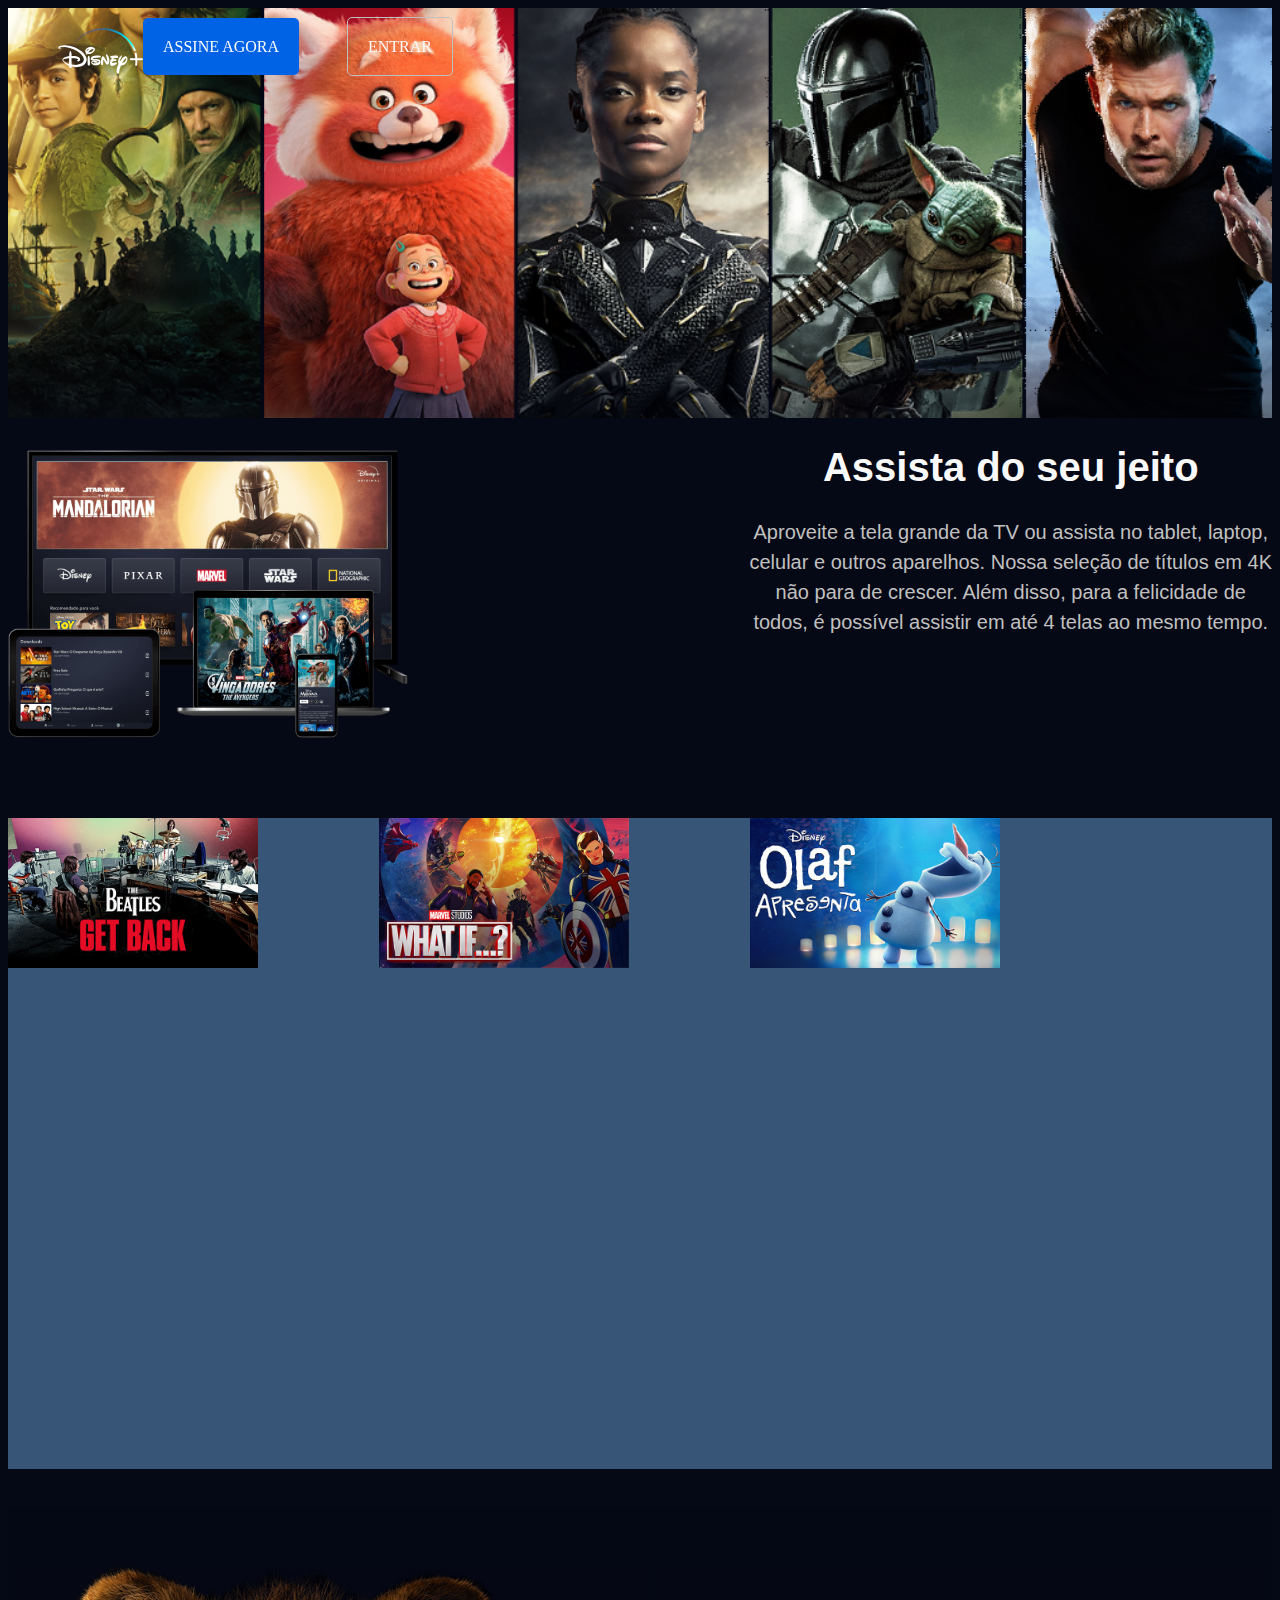
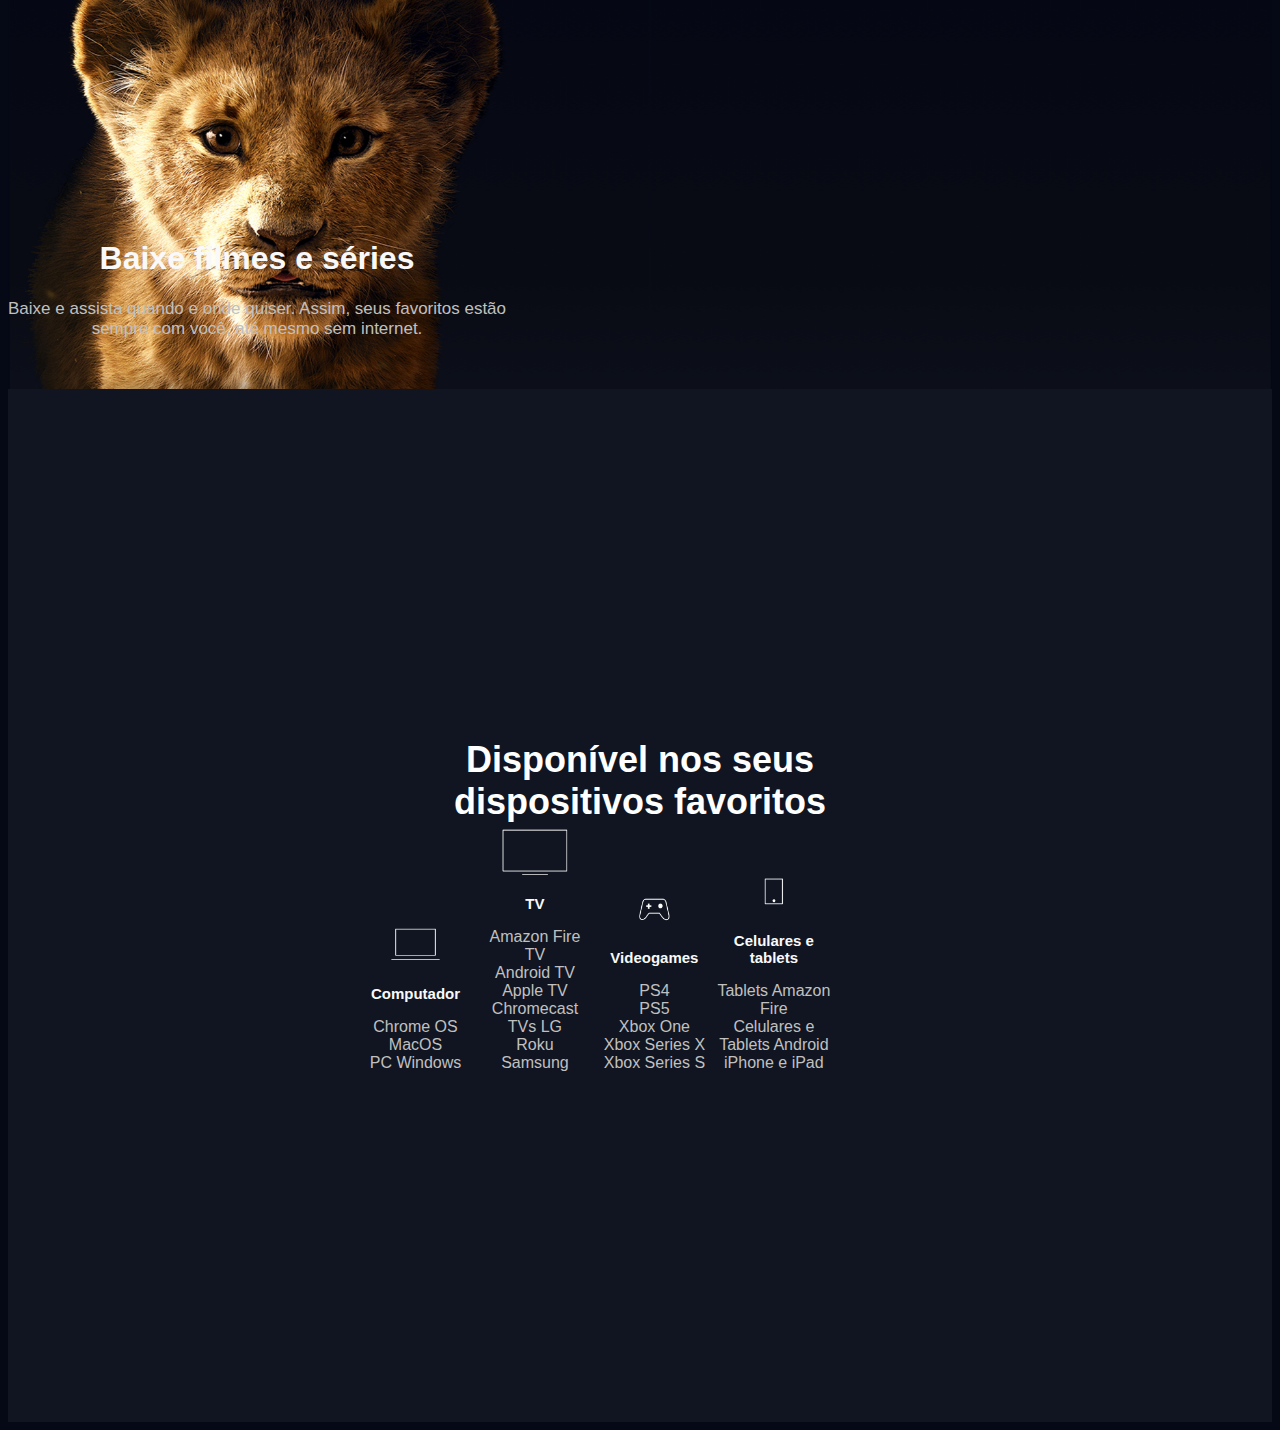
==== index.html @ 6bd32676 "JS inserted" ====
<!DOCTYPE html>
<html lang="pt-br">

    <head>
        <link rel="stylesheet" type="text/css" href="style.css">
    </head>

    <body>
        <section class="container"></section>
        <!--CABEÇALHO-->
        <header>
            <div class="logo">
             <div class="image-1">
                 <picture>
                    <img src="images/logo-disney.svg">

                </picture>
              </div> 
            </div>
            <div class=" buttons">
             <div class="botão-1">
                 <a href="https://www.disneyplus.com/pt-br/sign-up?type=standard">ASSINE AGORA</a>
             </div>
                <div class="botão-2">
                   <a href="file:///C:/Users/Gilson/OneDrive/%C3%81rea%20de%20Trabalho/New%20Verb%20Battle%20-%20WORKSPACE%20OF%20G.%20DANIEL/index.html" class="borda">ENTRAR</a>
                </div>
            </div>
        </header>  

        <!--BANNER-->
        <div class="banner">
        </div>

        <!--MANDALORIAN-->
        <div class="mandalorian">

            <div class="text-m">
                <h1 class="titulo-m">Assista do seu jeito</h1>
               <p class="descrição-m">Aproveite a tela 
                grande da TV ou assista no tablet, laptop, <br>
                celular e outros aparelhos. Nossa seleção de títulos em 4K <br>
                não para de crescer. Além disso, para a felicidade de <br>
                todos, é possível assistir em até 4 telas ao mesmo tempo.</p>
            </div>

                <div class="img-mandalorian">
                    <picture>
                        <img src="images/mandalorian.png">
                    </picture>
                </div> 
      </div>

      <!--GROUPING-->
      <div class="grouping">
        <div class="img-grouping">
            <img src="images/beatles-grouping.jfif">
            <img src="images/what-grouping.jfif">
            <img src="images/olaf-grouping.jfif">
       <!-- <img src="images/boba-grouping.jfif">
            <img src="images/luca-grouping.jfif">
            <img src="images/monster-grouping.jfif">
            <img src="images/welcome-grouping.jfif">
            <img src="images/arrow-grouping.jfif">
            <img src="images/diary-grouping.jfif">-->
        </div>
      </div>

     <!--KING-LION-->
     <div class="king-lion">
        <div class="text-k-l">
          <h1 class="titulo-k-l">Baixe filmes e séries</h1>
          <p class="descrição-k-l">Baixe e assista quando e onde
            quiser. Assim, seus favoritos estão <br>
            sempre com você, até mesmo sem internet.</p>  
        </div>   
     </div>
    

        <!--RODAPÉ-->
        <footer>
            <b>Disponível nos seus dispositivos favoritos</b>

             <div class="icon">
                 <img src="images/computador.png" class="img-computador">
                 <h1 class="text-icon">Computador</h1>
                 <p>Chrome OS<br>
                    MacOS<br>
                    PC Windows</p>
             </div>

             <div class="icon">
                <img src="images/tv.png" class="img-tv">
                <h1 class="text-icon">TV</h1>
                <p>Amazon Fire TV<br>
                    Android TV<br>
                    Apple TV<br>
                    Chromecast<br>
                    TVs LG<br>
                    Roku<br>
                    Samsung</p>
            </div>

             <div class="icon">
                 <img src="images/ps4.png" class="img-ps4">
                 <h1 class="text-icon">Videogames</h1>
                 <p>PS4<br>
                    PS5<br>
                    Xbox One<br>
                    Xbox Series X<br>
                    Xbox Series S</p>
             </div>

             <div class="icon">
                <img src="images/cell.png" class="img-cell">
                <h1 class="text-icon">Celulares e tablets</h1>
                <p>Tablets Amazon Fire<br>
                    Celulares e Tablets Android<br>
                    iPhone e iPad</p>
            </div>

        </footer>

    </body>
    </html>
---- style.css ----
/*Conteúdo CSS*/

/*TAGs*/

body{
    background-color: #050815;
}

header{
     position: fixed;
     min-height: 5px;
     min-width:  1350px;
     padding: 20px 0 0px 50px;
 }
     
h1{
    color: #F9F9F9;
    text-align: center;
    font-family: sans-serif;
}

/*LOGO PEQUENA*/

img {
    padding: 0px ;
    max-width: 100%;
    max-height: 100%;
}
   .image-1 {
    height: 85px;
    width: 85px;
   }

   .logo{
    float: left;
}
/*botões*/

.buttons{
    display: flex;
    gap: 3rem;
    align-items: end;
}
 .botão-1{
    margin-top: 10px;
 }

 .botão-1 a{
     text-decoration: none;
     padding: 20px 20px; 
     color: #f9f9f9;
     background-color: #0063e5;
     border-radius: 5px;
 }

.borda{
    padding: 10px;
    border-top-color: silver;
    border-top-style: solid;
    border-top-width: 1px;
    border-right-color: silver;
    border-right-style: solid;
    border-right-width: 1px;
    border-bottom-color: silver;
    border-bottom-style: solid;
    border-bottom-width: 1px;
    border-left-color: silver;
    border-left-style: solid;
    border-left-width: 1px;
    border-radius: 5px;
}

.botão-2 a{
     text-decoration: none;
     padding: 20px 20px; 
     color: #f9f9f9;
}

.botão-2 a:hover{
  color: #040714;
  background-color: #f9f9f9;
}
 
 /*BANNER*/
 .banner{
    background-image: url(images/Captura\ de\ Tela\ \(57\).png) ;
    background-size: 100%;
    padding: 400px 0px 10px 0px;
}

 /*MANDALORIAN*/
 .mandalorian{
    text-align: left;
     font-size: 20px;
     font-family: sans-serif;
     color: #f9f9f9;
 }

.text-m{
    float: right
}
    
.descrição-m{
    line-height: 30px;
    color: silver;
}

.img-mandalorian {
    height: 400px;
    width: 400px;
   }

/*GROUPING*/

.grouping{
    background-color: rgb(55, 85, 119);
    height:651px ;
}

.img-grouping{
    display: flex;
    gap: 121px;
    align-items: end;
    height: 150px;
    width: 250px;
}

/*KING LION*/
.king-lion{
    padding: 350px 0 0 0;
    display: flex;
    background-color: #050815;
    background-image: url(images/rei-leao.png);
    background-size: 100%;
    min-height: 170px;
    clear: both;
}

.descrição-k-l{
    font-family: sans-serif;
    font-size: 17px;
    color: silver;
}

/*RODAPÉ*/

footer{
    display: block;
    background-color: #101521;
    font-family: arial;
    padding: 350px;
}

b{
    text-align: center;
    display: inline-block;
    font-size: 36px;
    color: white;
}

p{
    color: silver;
    text-align: center;
}

.icon{
    height: 115px;
    width: 115px;
	display: inline-block;
}

.text-icon{
    font-size: 15px;
}
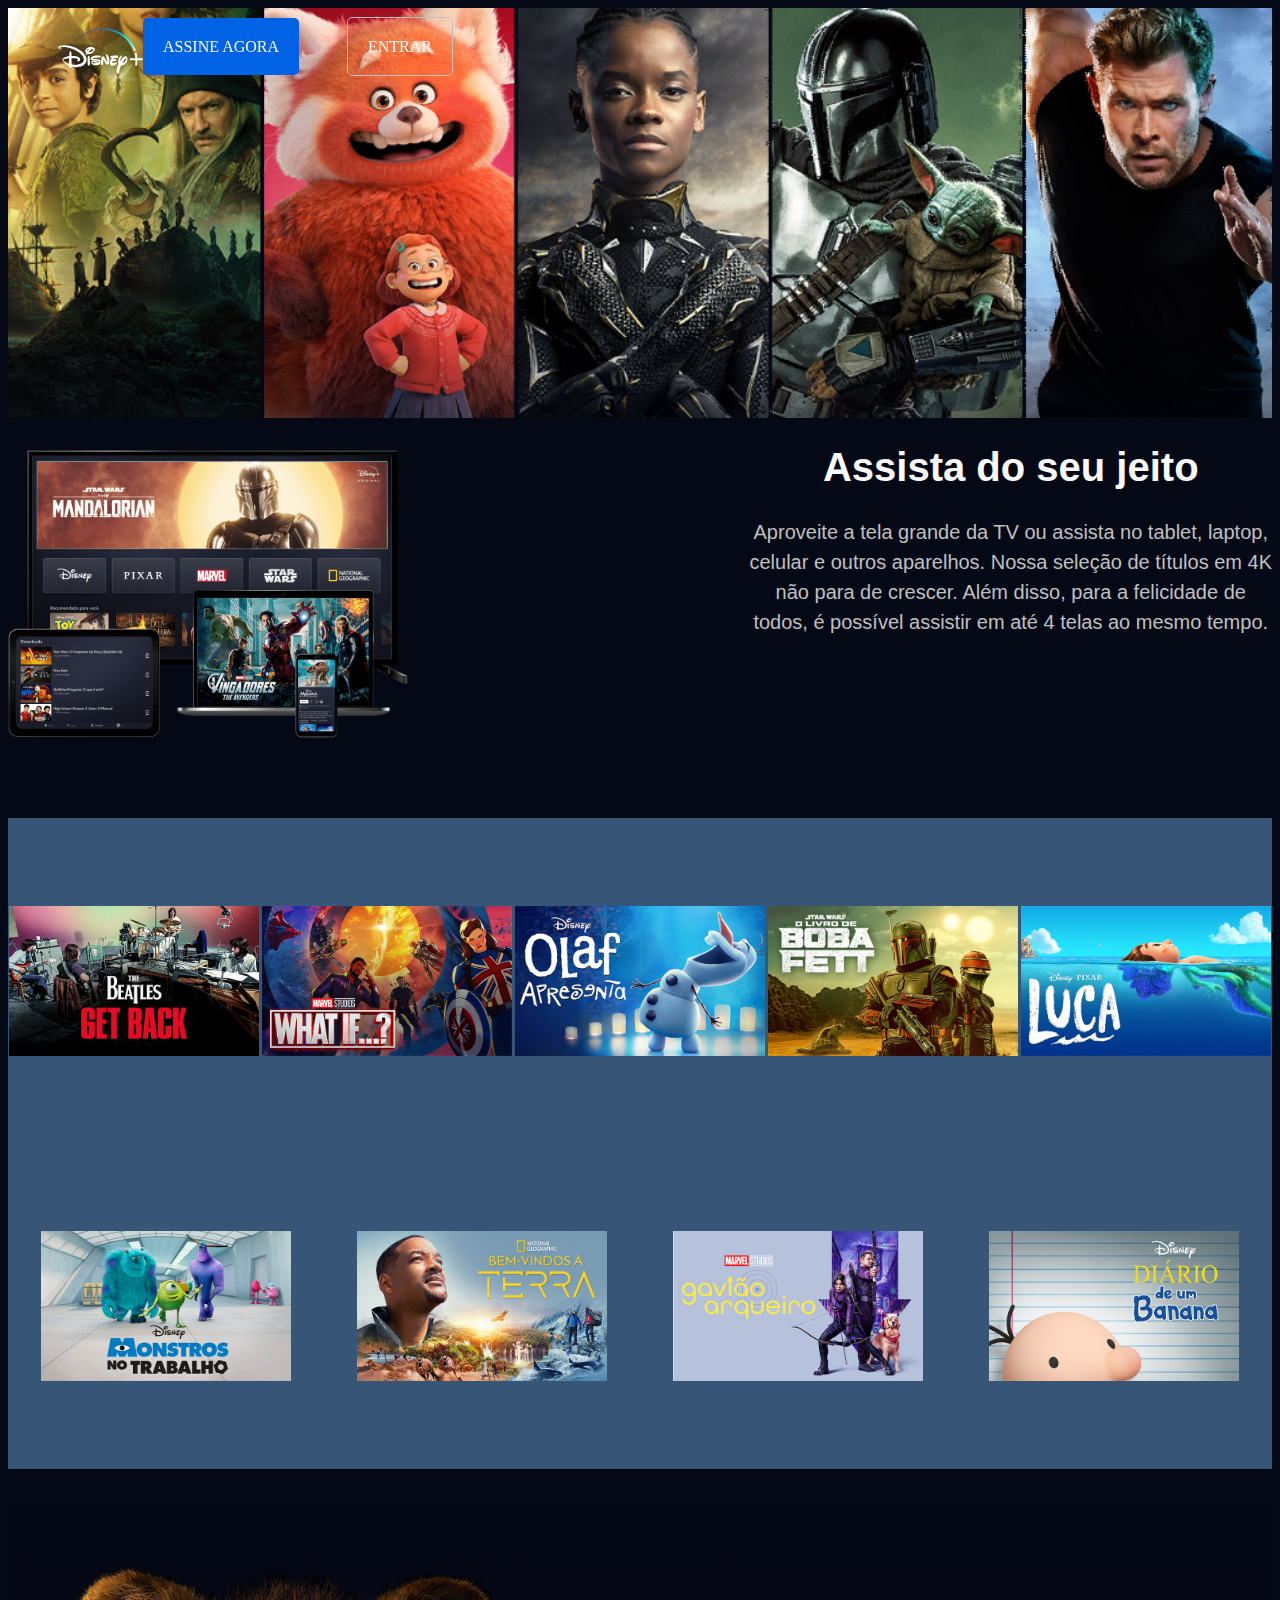
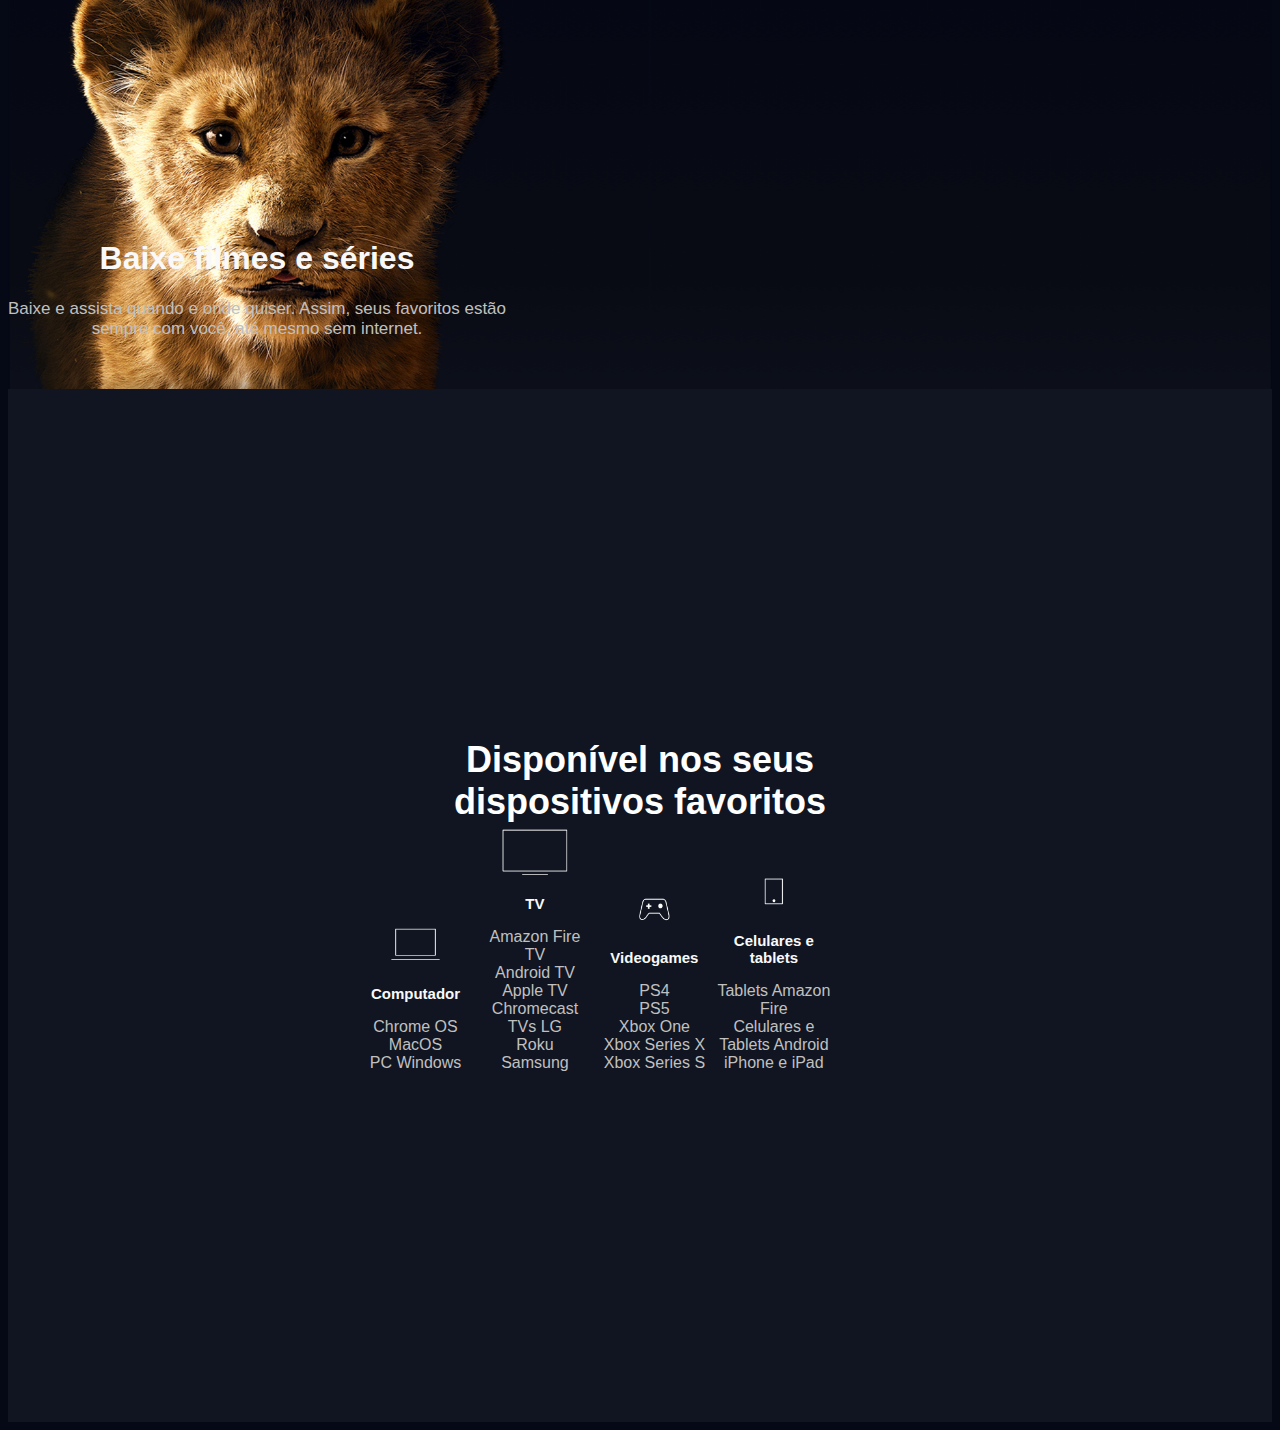
==== commit 047905b4: "insertion of elements flex" ====
--- a/index.html
+++ b/index.html
@@ -52,17 +52,15 @@
 
       <!--GROUPING-->
       <div class="grouping">
-        <div class="img-grouping">
-            <img src="images/beatles-grouping.jfif">
-            <img src="images/what-grouping.jfif">
-            <img src="images/olaf-grouping.jfif">
-       <!-- <img src="images/boba-grouping.jfif">
-            <img src="images/luca-grouping.jfif">
-            <img src="images/monster-grouping.jfif">
-            <img src="images/welcome-grouping.jfif">
-            <img src="images/arrow-grouping.jfif">
-            <img src="images/diary-grouping.jfif">-->
-        </div>
+          <div class="img-grouping-lineone"><img src="images/beatles-grouping.jfif"></div>
+          <div class="img-grouping-lineone"><img src="images/what-grouping.jfif"></div>
+          <div class="img-grouping-lineone"><img src="images/olaf-grouping.jfif"></div>
+          <div class="img-grouping-lineone"><img src="images/boba-grouping.jfif"></div>
+          <div class="img-grouping-lineone"><img src="images/luca-grouping.jfif"></div>       
+          <div class="img-grouping-lineone"><img src="images/monster-grouping.jfif"></div>
+          <div class="img-grouping-lineone"><img src="images/welcome-grouping.jfif"></div>
+          <div class="img-grouping-lineone"><img src="images/arrow-grouping.jfif"></div>
+          <div class="img-grouping-lineone"><img src="images/diary-grouping.jfif"></div>
       </div>
 
      <!--KING-LION-->
--- a/style.css
+++ b/style.css
@@ -114,13 +114,15 @@
 
 .grouping{
     background-color: rgb(55, 85, 119);
-    height:651px ;
+    height: 651px;
+    display: flex;
+    justify-content: center;
+    justify-content: space-around;
+    align-items: center;
+    flex-wrap: wrap;
 }
 
-.img-grouping{
-    display: flex;
-    gap: 121px;
-    align-items: end;
+.img-grouping-lineone{
     height: 150px;
     width: 250px;
 }
@@ -171,5 +173,4 @@
 
 .text-icon{
     font-size: 15px;
-}
-
+}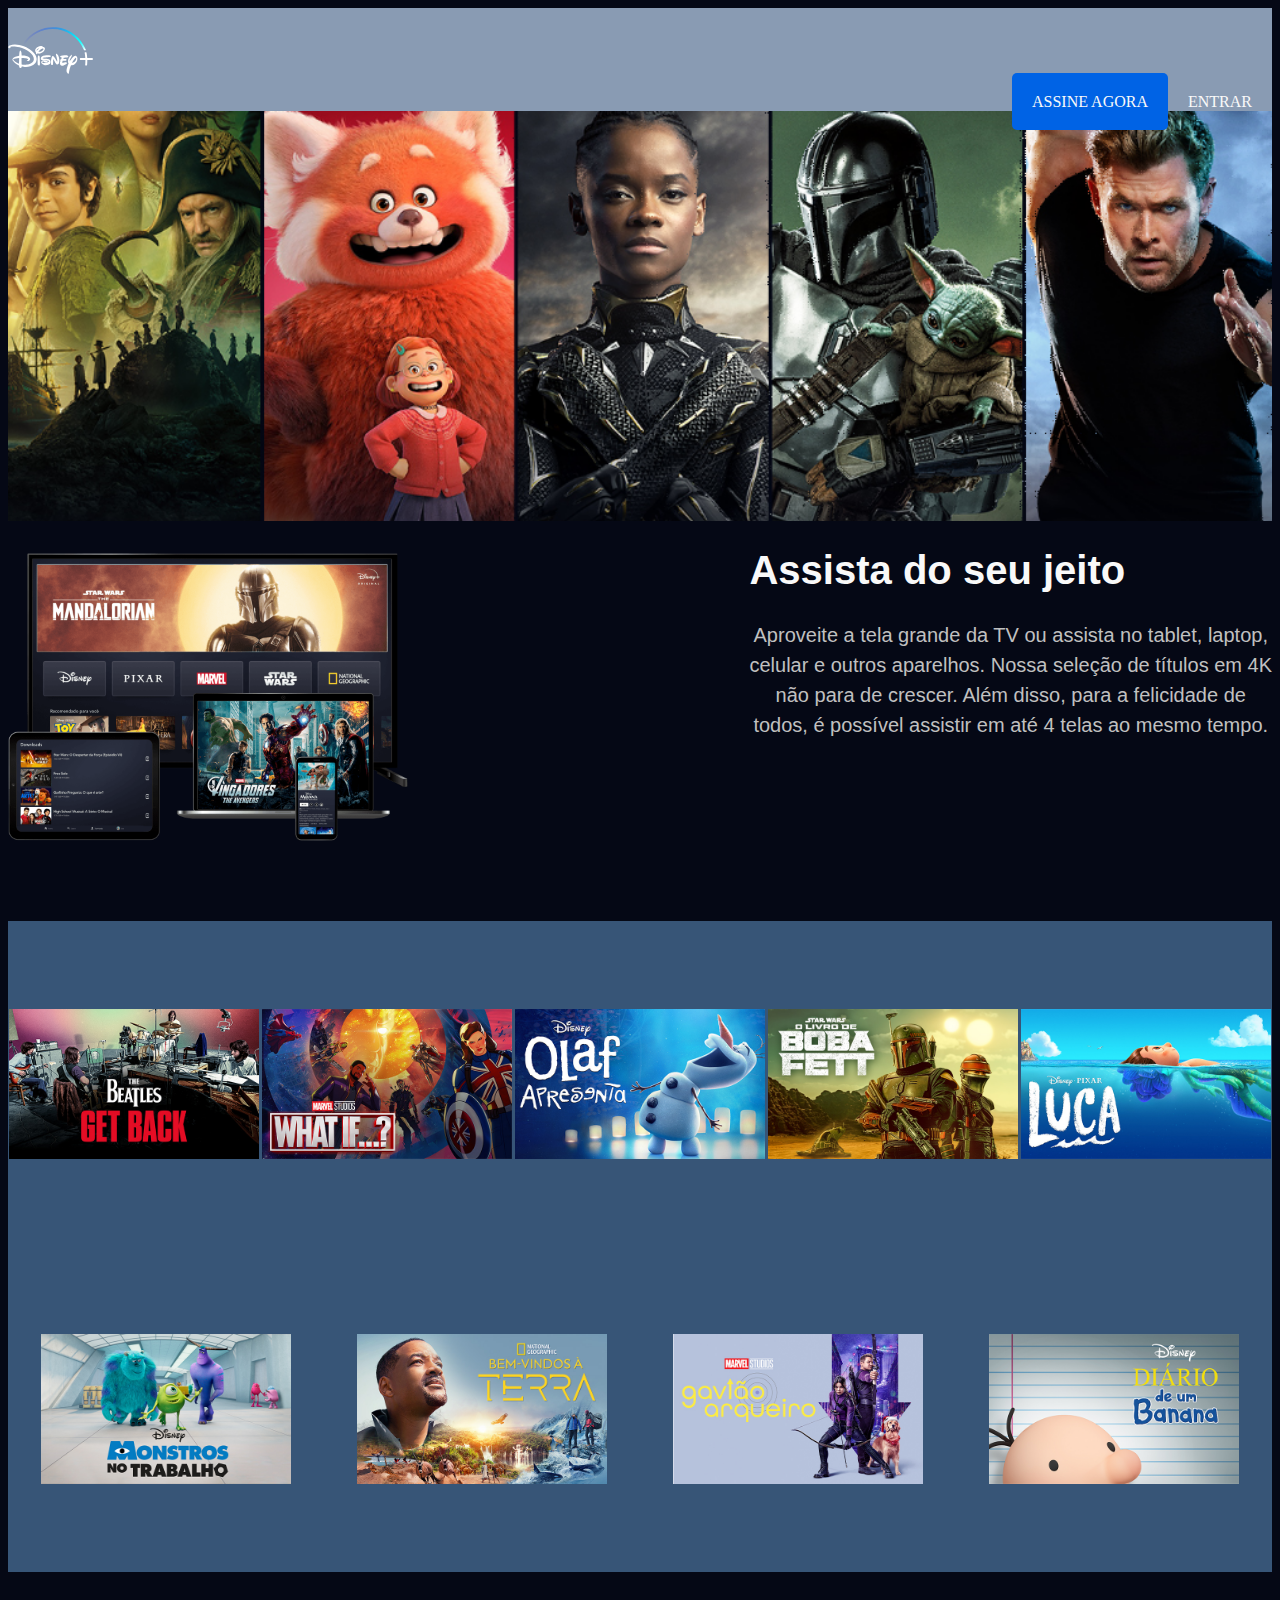
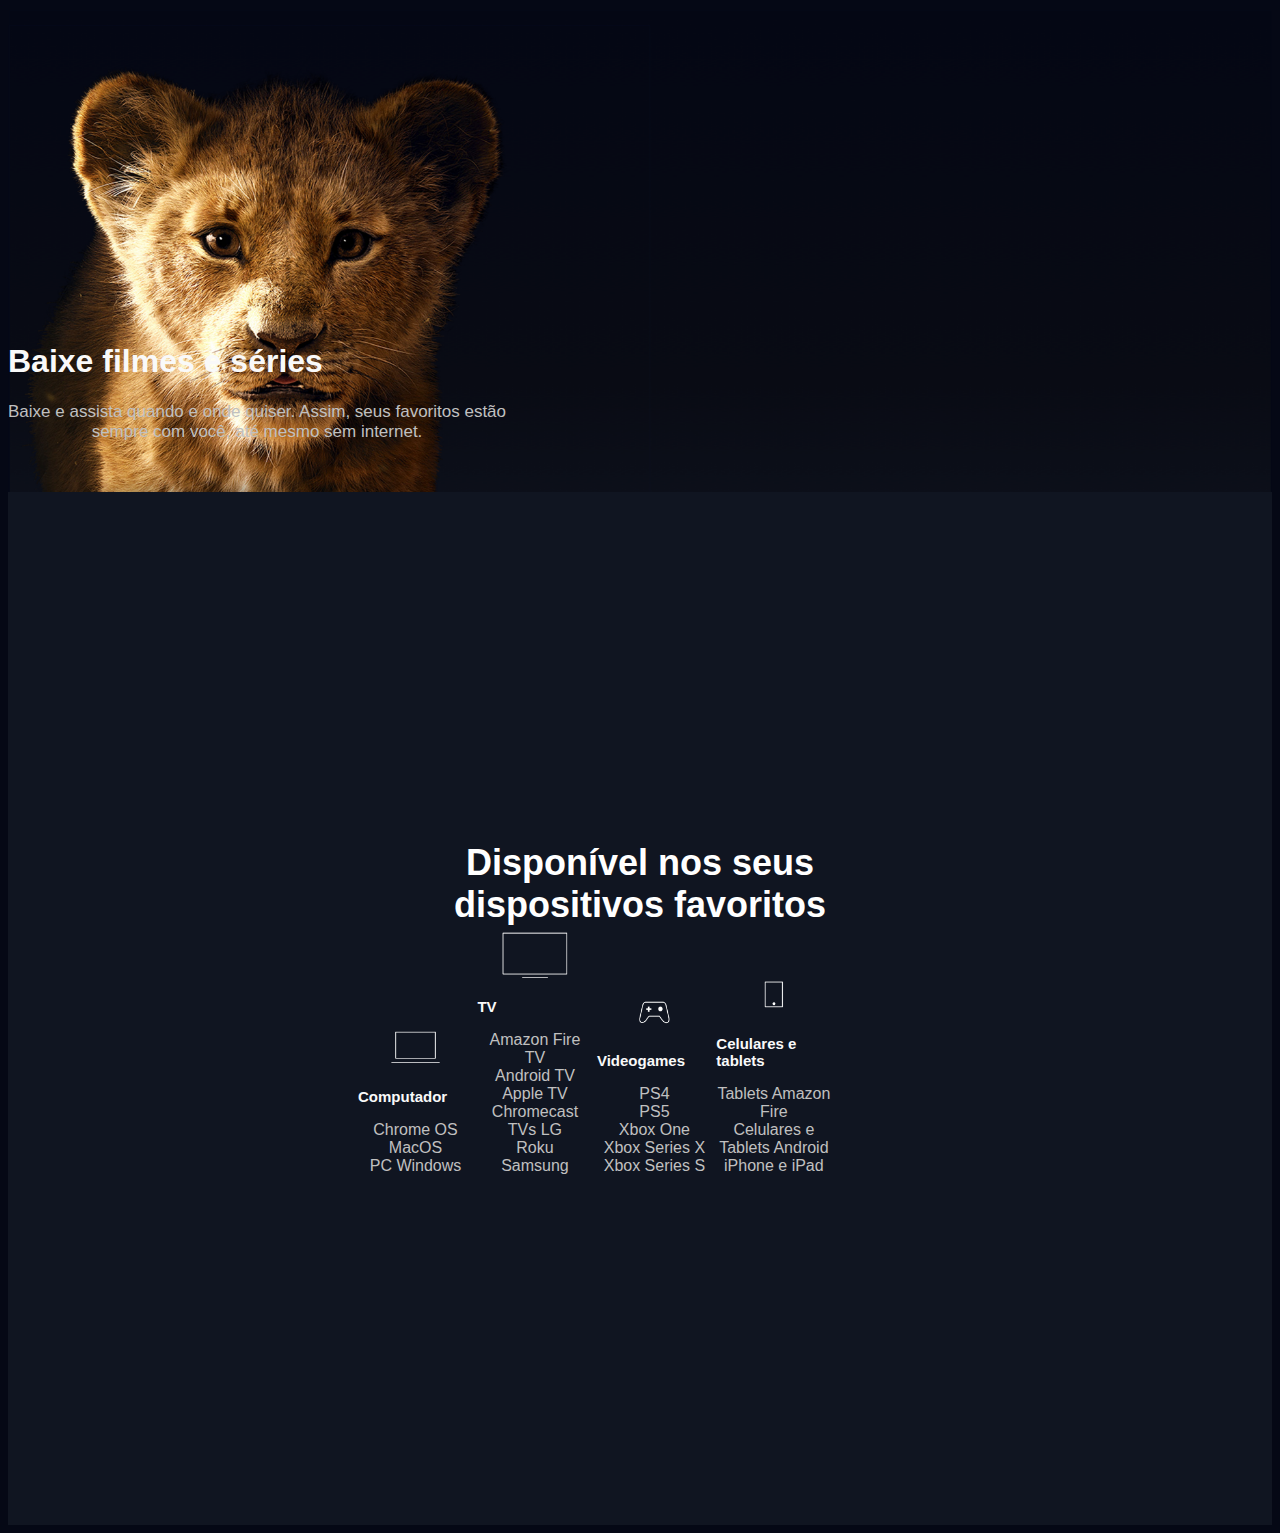
==== commit 0bceab29: "changes header" ====
--- a/index.html
+++ b/index.html
@@ -9,22 +9,19 @@
         <section class="container"></section>
         <!--CABEÇALHO-->
         <header>
-            <div class="logo">
-             <div class="image-1">
-                 <picture>
+             <div class="logo">
                     <img src="images/logo-disney.svg">
-
-                </picture>
               </div> 
+            <div class="buttoms">
+            <div class="assineagora">
+                 <a href="https://www.disneyplus.com/pt-br/sign-up?type=standard"
+                 >ASSINE AGORA</a>
             </div>
-            <div class=" buttons">
-             <div class="botão-1">
-                 <a href="https://www.disneyplus.com/pt-br/sign-up?type=standard">ASSINE AGORA</a>
-             </div>
-                <div class="botão-2">
-                   <a href="file:///C:/Users/Gilson/OneDrive/%C3%81rea%20de%20Trabalho/New%20Verb%20Battle%20-%20WORKSPACE%20OF%20G.%20DANIEL/index.html" class="borda">ENTRAR</a>
+                <div class="entrar">
+                   <a href="file:///C:/Users/Gilson/OneDrive/%C3%81rea%20de%20Trabalho/New%20Verb%20Battle%20-%20WORKSPACE%20OF%20G.%20DANIEL/index.html"
+                   >ENTRAR</a>
                 </div>
-            </div>
+                </div>
         </header>  
 
         <!--BANNER-->
--- a/style.css
+++ b/style.css
@@ -3,49 +3,46 @@
 /*TAGs*/
 
 body{
+    padding: 0px;
     background-color: #050815;
+} 
+
+img{
+        max-width: 100%;
+        max-height: 100%;
 }
 
 header{
-     position: fixed;
-     min-height: 5px;
-     min-width:  1350px;
-     padding: 20px 0 0px 50px;
+    background-color: #899bb3;
  }
      
 h1{
-    color: #F9F9F9;
-    text-align: center;
+    color: #f9f9f9;
     font-family: sans-serif;
 }
 
 /*LOGO PEQUENA*/
 
-img {
-    padding: 0px ;
-    max-width: 100%;
-    max-height: 100%;
-}
-   .image-1 {
+   .logo {
+    display: flex;
+    align-items: center;
     height: 85px;
     width: 85px;
    }
 
-   .logo{
-    float: left;
-}
 /*botões*/
 
-.buttons{
+.buttoms{
     display: flex;
-    gap: 3rem;
-    align-items: end;
+    justify-content: end;
+
 }
- .botão-1{
-    margin-top: 10px;
+
+ .assineagora{
+
  }
 
- .botão-1 a{
+ .assineagora a{
      text-decoration: none;
      padding: 20px 20px; 
      color: #f9f9f9;
@@ -53,30 +50,17 @@
      border-radius: 5px;
  }
 
-.borda{
-    padding: 10px;
-    border-top-color: silver;
-    border-top-style: solid;
-    border-top-width: 1px;
-    border-right-color: silver;
-    border-right-style: solid;
-    border-right-width: 1px;
-    border-bottom-color: silver;
-    border-bottom-style: solid;
-    border-bottom-width: 1px;
-    border-left-color: silver;
-    border-left-style: solid;
-    border-left-width: 1px;
-    border-radius: 5px;
-}
+ .entrar{
 
-.botão-2 a{
+ }
+
+.entrar a{
      text-decoration: none;
      padding: 20px 20px; 
      color: #f9f9f9;
 }
 
-.botão-2 a:hover{
+.entrar a:hover{
   color: #040714;
   background-color: #f9f9f9;
 }
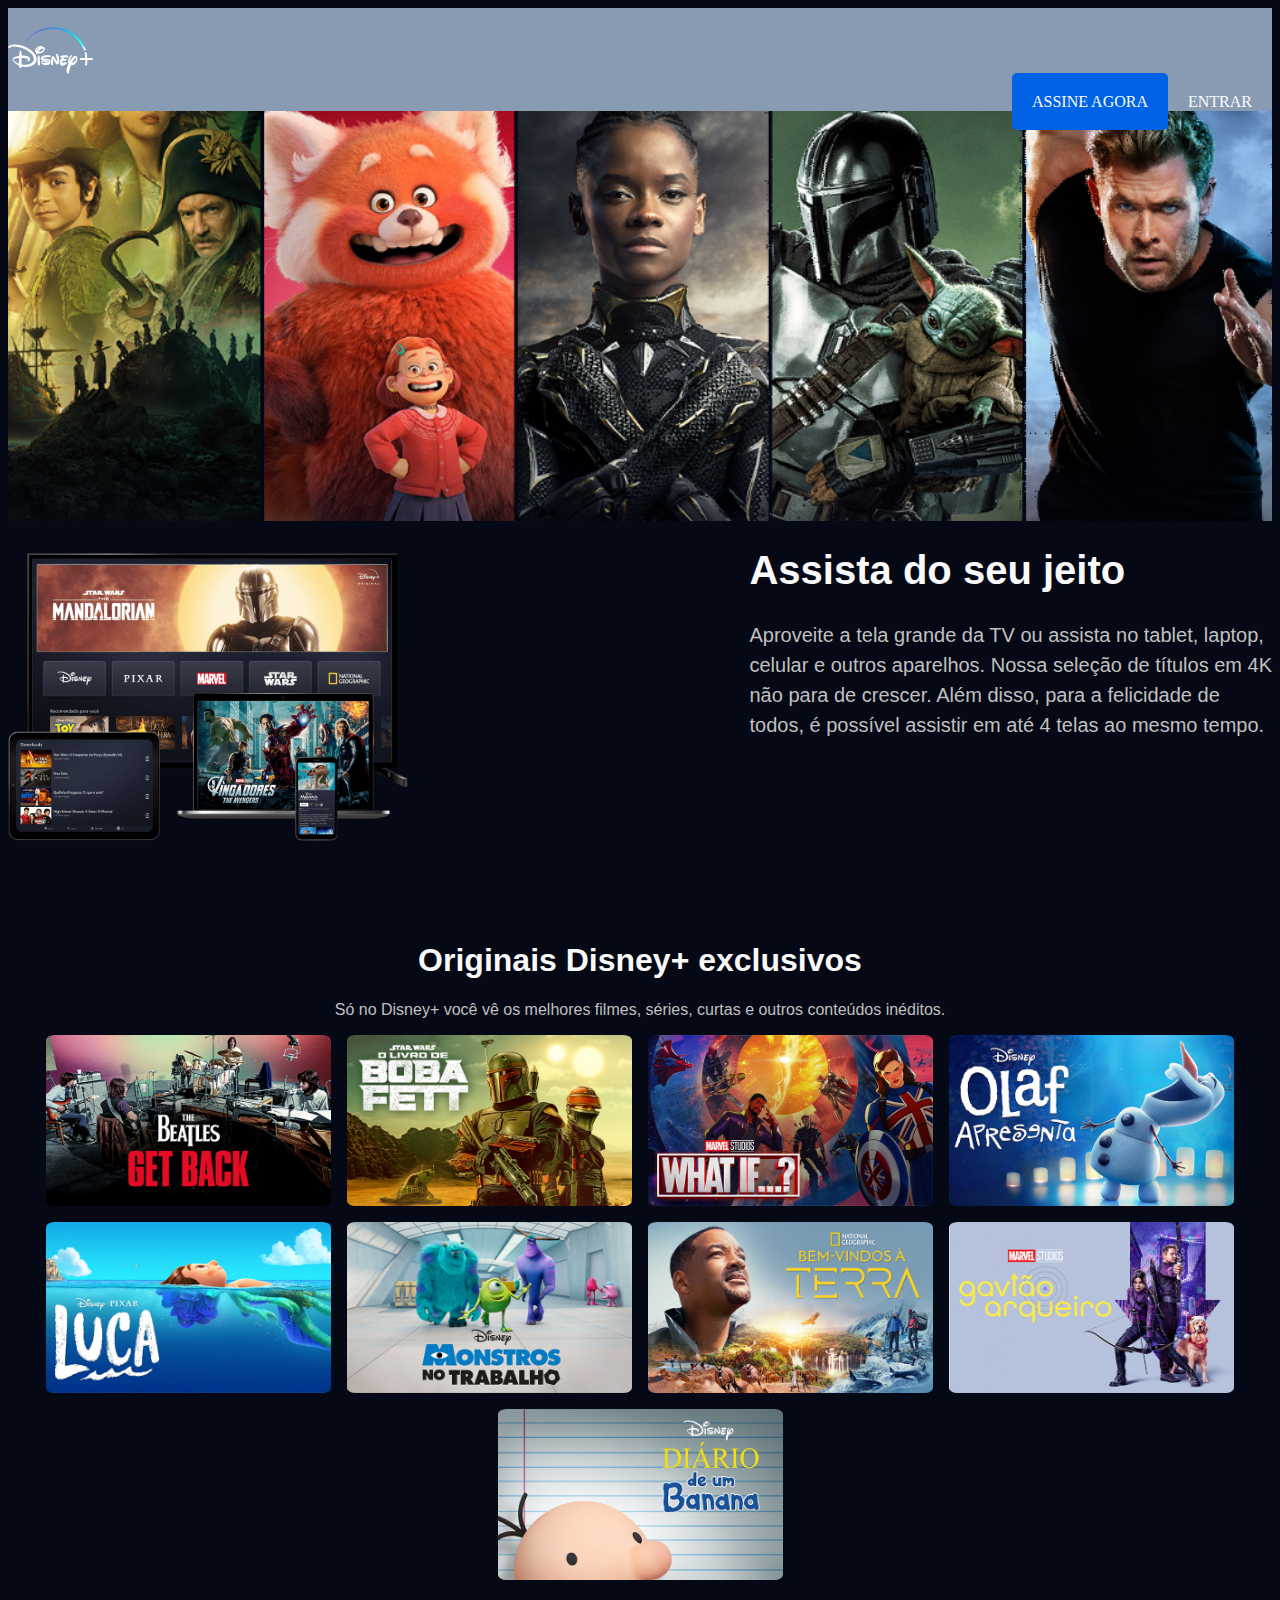
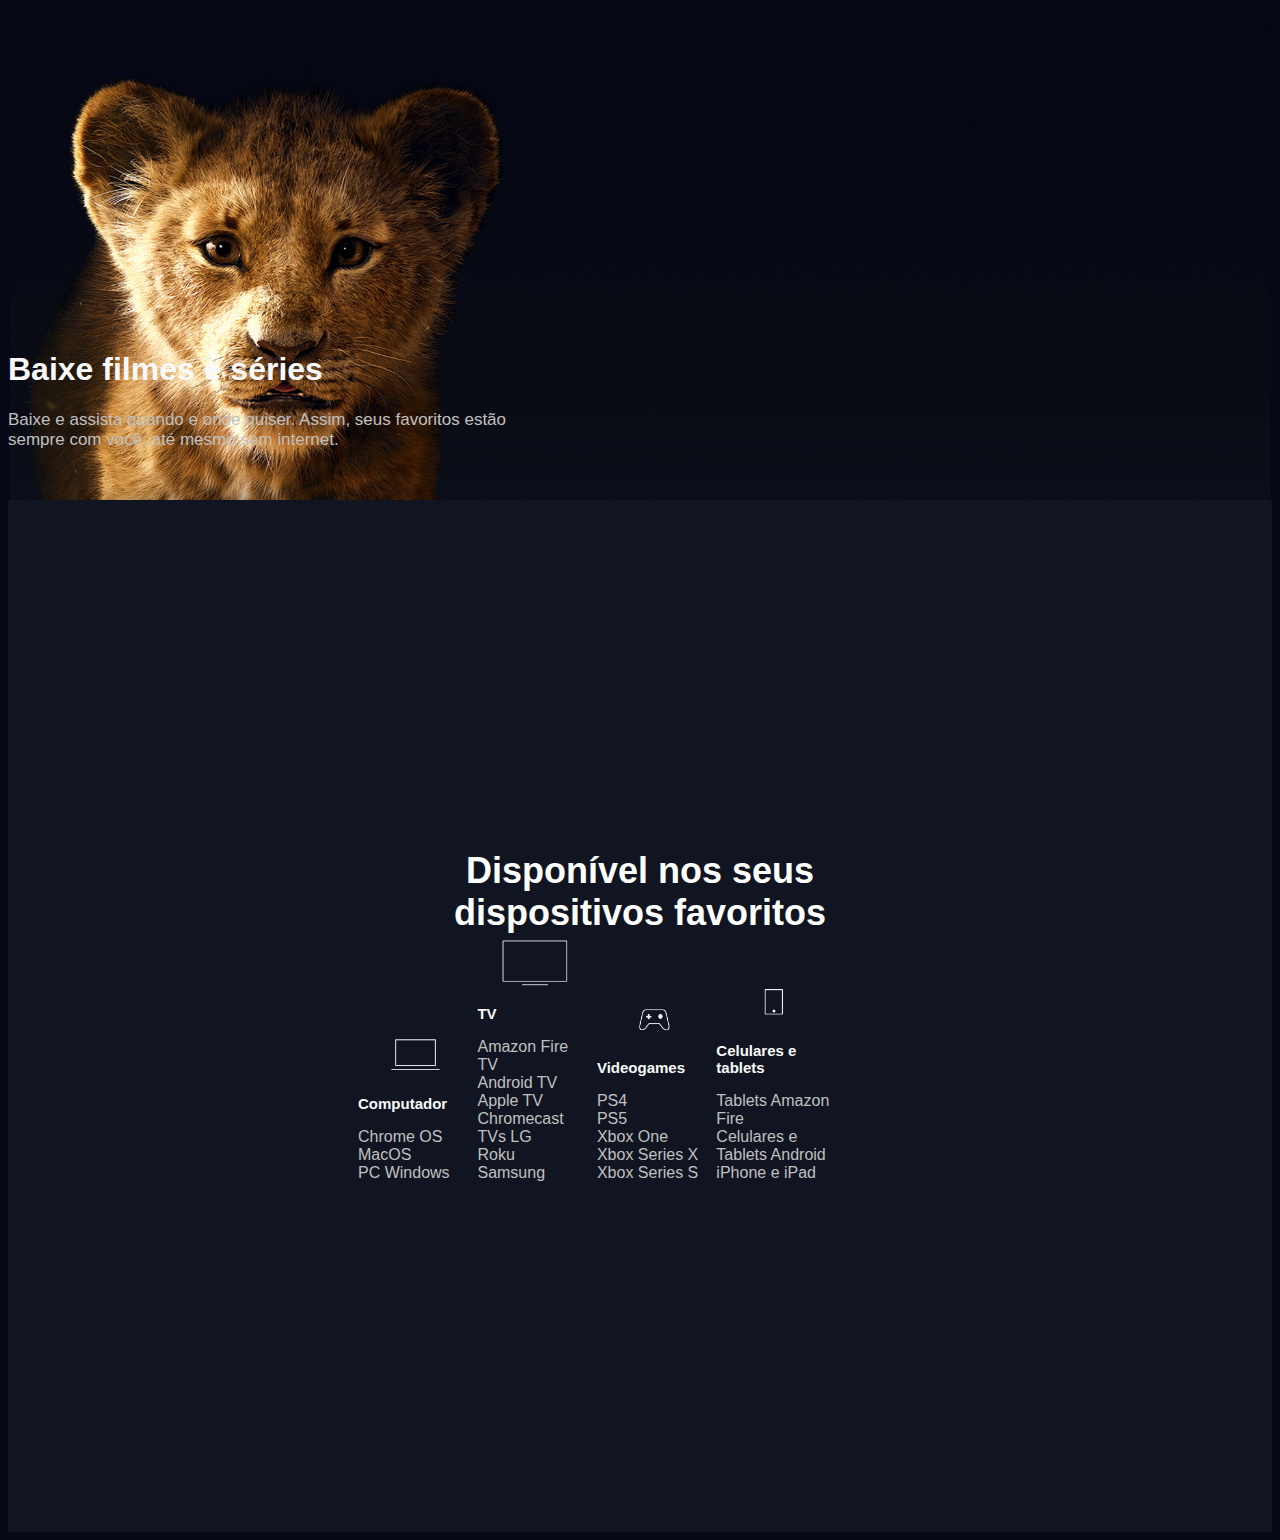
==== commit 47580f19: "finalization of grouping" ====
--- a/index.html
+++ b/index.html
@@ -49,15 +49,28 @@
 
       <!--GROUPING-->
       <div class="grouping">
+
+        <div class="text-g">
+        <div class="titulo-g">
+            <h1>Originais Disney+ exclusivos</h1>
+        </div>
+        <div class="descrição-g">
+                <p>Só no Disney+ você vê os melhores filmes, séries, curtas e 
+                    outros conteúdos inéditos.</p>
+            </div>
+        </div>
+        
+        <div class="agrouping">
           <div class="img-grouping-lineone"><img src="images/beatles-grouping.jfif"></div>
+          <div class="img-grouping-lineone"><img src="images/boba-grouping.jfif"></div>
           <div class="img-grouping-lineone"><img src="images/what-grouping.jfif"></div>
           <div class="img-grouping-lineone"><img src="images/olaf-grouping.jfif"></div>
-          <div class="img-grouping-lineone"><img src="images/boba-grouping.jfif"></div>
           <div class="img-grouping-lineone"><img src="images/luca-grouping.jfif"></div>       
           <div class="img-grouping-lineone"><img src="images/monster-grouping.jfif"></div>
           <div class="img-grouping-lineone"><img src="images/welcome-grouping.jfif"></div>
           <div class="img-grouping-lineone"><img src="images/arrow-grouping.jfif"></div>
           <div class="img-grouping-lineone"><img src="images/diary-grouping.jfif"></div>
+        </div>
       </div>
 
      <!--KING-LION-->
--- a/style.css
+++ b/style.css
@@ -10,6 +10,7 @@
 img{
         max-width: 100%;
         max-height: 100%;
+        border-radius: 3%;
 }
 
 header{
@@ -19,6 +20,10 @@
 h1{
     color: #f9f9f9;
     font-family: sans-serif;
+}
+
+p{
+    color: silver;
 }
 
 /*LOGO PEQUENA*/
@@ -67,7 +72,7 @@
  
  /*BANNER*/
  .banner{
-    background-image: url(images/Captura\ de\ Tela\ \(57\).png) ;
+    background-image: url(images/Captura\ de\ Tela\ \(57\).png);
     background-size: 100%;
     padding: 400px 0px 10px 0px;
 }
@@ -97,18 +102,28 @@
 /*GROUPING*/
 
 .grouping{
-    background-color: rgb(55, 85, 119);
-    height: 651px;
+    background-color: #050815;
+    
+}
+
+.agrouping{
     display: flex;
+    justify-content: space-around;
     justify-content: center;
-    justify-content: space-around;
+    gap: 1rem;
     align-items: center;
     flex-wrap: wrap;
 }
 
+.text-g{
+    display: block;
+    text-align: center;
+    font-family: sans-serif;
+}
+
 .img-grouping-lineone{
-    height: 150px;
-    width: 250px;
+    height: 171px;
+    width: 285px;
 }
 
 /*KING LION*/
@@ -144,11 +159,6 @@
     color: white;
 }
 
-p{
-    color: silver;
-    text-align: center;
-}
-
 .icon{
     height: 115px;
     width: 115px;
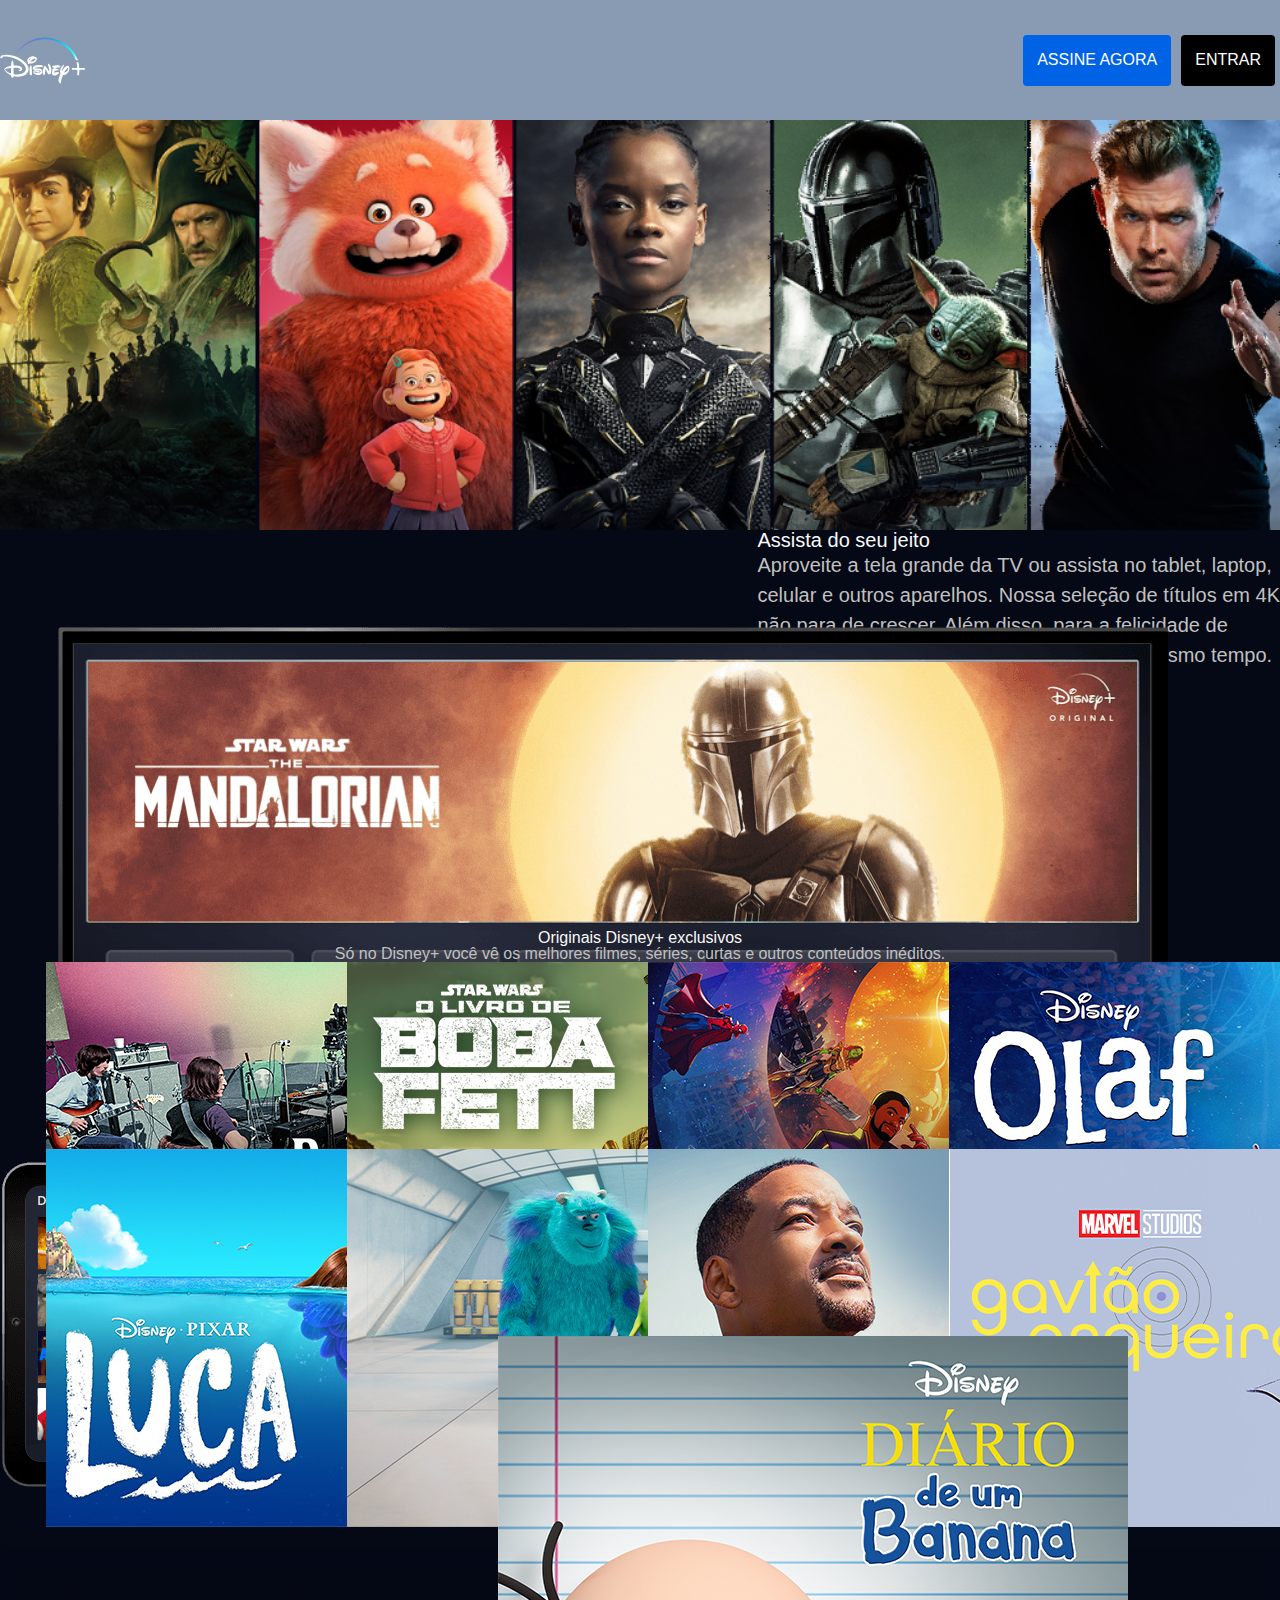
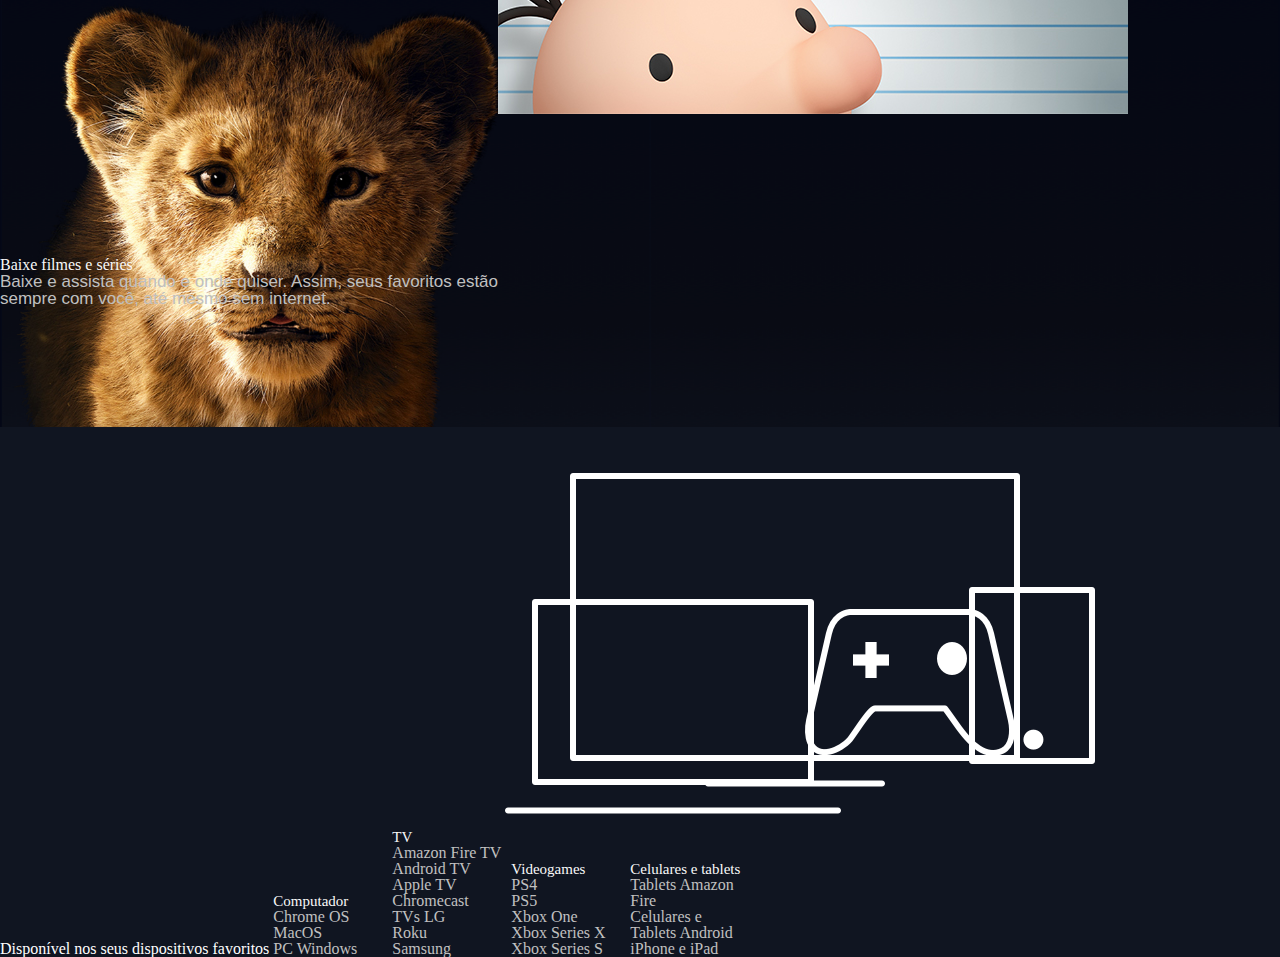
==== commit 79ff5236: "fix: ajustment navbar and header" ====
--- a/index.html
+++ b/index.html
@@ -1,132 +1,149 @@
 <!DOCTYPE html>
 <html lang="pt-br">
 
-    <head>
-        <link rel="stylesheet" type="text/css" href="style.css">
-    </head>
+<head>
+    <link rel="stylesheet" type="text/css" href="style.css">
+    <link rel="stylesheet" type="text/css" href="reset.css">
+</head>
 
-    <body>
-        <section class="container"></section>
-        <!--CABEÇALHO-->
+<body>
+
+    <div class="menu">
         <header>
-             <div class="logo">
-                    <img src="images/logo-disney.svg">
-              </div> 
-            <div class="buttoms">
+            <div class="logo">
+                <img src="images/logo-disney.svg">
+            </div>
+            <nav>
+                <ul>
+                    <li><a href="#" class="subscription">Assine agora</a></li>
+                    <li><a href="#" class="sign-in">Entrar</a></li>
+                </ul>
+            </nav>
+        </header>
+    </div>
+    <main>
+    </main>
+    <!-- <section class="container"></section> -->
+    <!--CABEÇALHO-->
+    <!-- <header>
+        <div class="logo">
+            <img src="images/logo-disney.svg">
+        </div>
+        <div class="buttoms">
             <div class="assineagora">
-                 <a href="https://www.disneyplus.com/pt-br/sign-up?type=standard"
-                 >ASSINE AGORA</a>
+                <a href="https://www.disneyplus.com/pt-br/sign-up?type=standard">ASSINE AGORA</a>
             </div>
-                <div class="entrar">
-                   <a href="file:///C:/Users/Gilson/OneDrive/%C3%81rea%20de%20Trabalho/New%20Verb%20Battle%20-%20WORKSPACE%20OF%20G.%20DANIEL/index.html"
-                   >ENTRAR</a>
-                </div>
-                </div>
-        </header>  
+            <div class="entrar">
+                <a
+                    href="file:///C:/Users/Gilson/OneDrive/%C3%81rea%20de%20Trabalho/New%20Verb%20Battle%20-%20WORKSPACE%20OF%20G.%20DANIEL/index.html">ENTRAR</a>
+            </div>
+        </div>
+    </header> -->
 
-        <!--BANNER-->
-        <div class="banner">
-        </div>
+    <!--BANNER-->
+    <div class="banner">
+    </div>
 
-        <!--MANDALORIAN-->
-        <div class="mandalorian">
+    <!--MANDALORIAN-->
+    <div class="mandalorian">
 
-            <div class="text-m">
-                <h1 class="titulo-m">Assista do seu jeito</h1>
-               <p class="descrição-m">Aproveite a tela 
+        <div class="text-m">
+            <h1 class="titulo-m">Assista do seu jeito</h1>
+            <p class="descrição-m">Aproveite a tela
                 grande da TV ou assista no tablet, laptop, <br>
                 celular e outros aparelhos. Nossa seleção de títulos em 4K <br>
                 não para de crescer. Além disso, para a felicidade de <br>
                 todos, é possível assistir em até 4 telas ao mesmo tempo.</p>
-            </div>
+        </div>
 
-                <div class="img-mandalorian">
-                    <picture>
-                        <img src="images/mandalorian.png">
-                    </picture>
-                </div> 
-      </div>
+        <div class="img-mandalorian">
+            <picture>
+                <img src="images/mandalorian.png">
+            </picture>
+        </div>
+    </div>
 
-      <!--GROUPING-->
-      <div class="grouping">
+    <!--GROUPING-->
+    <div class="grouping">
 
         <div class="text-g">
-        <div class="titulo-g">
-            <h1>Originais Disney+ exclusivos</h1>
-        </div>
-        <div class="descrição-g">
-                <p>Só no Disney+ você vê os melhores filmes, séries, curtas e 
+            <div class="titulo-g">
+                <h1>Originais Disney+ exclusivos</h1>
+            </div>
+            <div class="descrição-g">
+                <p>Só no Disney+ você vê os melhores filmes, séries, curtas e
                     outros conteúdos inéditos.</p>
             </div>
         </div>
-        
+
         <div class="agrouping">
-          <div class="img-grouping-lineone"><img src="images/beatles-grouping.jfif"></div>
-          <div class="img-grouping-lineone"><img src="images/boba-grouping.jfif"></div>
-          <div class="img-grouping-lineone"><img src="images/what-grouping.jfif"></div>
-          <div class="img-grouping-lineone"><img src="images/olaf-grouping.jfif"></div>
-          <div class="img-grouping-lineone"><img src="images/luca-grouping.jfif"></div>       
-          <div class="img-grouping-lineone"><img src="images/monster-grouping.jfif"></div>
-          <div class="img-grouping-lineone"><img src="images/welcome-grouping.jfif"></div>
-          <div class="img-grouping-lineone"><img src="images/arrow-grouping.jfif"></div>
-          <div class="img-grouping-lineone"><img src="images/diary-grouping.jfif"></div>
+            <div class="img-grouping-lineone"><img src="images/beatles-grouping.jfif"></div>
+            <div class="img-grouping-lineone"><img src="images/boba-grouping.jfif"></div>
+            <div class="img-grouping-lineone"><img src="images/what-grouping.jfif"></div>
+            <div class="img-grouping-lineone"><img src="images/olaf-grouping.jfif"></div>
+            <div class="img-grouping-lineone"><img src="images/luca-grouping.jfif"></div>
+            <div class="img-grouping-lineone"><img src="images/monster-grouping.jfif"></div>
+            <div class="img-grouping-lineone"><img src="images/welcome-grouping.jfif"></div>
+            <div class="img-grouping-lineone"><img src="images/arrow-grouping.jfif"></div>
+            <div class="img-grouping-lineone"><img src="images/diary-grouping.jfif"></div>
         </div>
-      </div>
+    </div>
 
-     <!--KING-LION-->
-     <div class="king-lion">
+    <!--KING-LION-->
+    <div class="king-lion">
         <div class="text-k-l">
-          <h1 class="titulo-k-l">Baixe filmes e séries</h1>
-          <p class="descrição-k-l">Baixe e assista quando e onde
-            quiser. Assim, seus favoritos estão <br>
-            sempre com você, até mesmo sem internet.</p>  
-        </div>   
-     </div>
-    
+            <h1 class="titulo-k-l">Baixe filmes e séries</h1>
+            <p class="descrição-k-l">Baixe e assista quando e onde
+                quiser. Assim, seus favoritos estão <br>
+                sempre com você, até mesmo sem internet.</p>
+        </div>
+    </div>
 
-        <!--RODAPÉ-->
-        <footer>
-            <b>Disponível nos seus dispositivos favoritos</b>
 
-             <div class="icon">
-                 <img src="images/computador.png" class="img-computador">
-                 <h1 class="text-icon">Computador</h1>
-                 <p>Chrome OS<br>
-                    MacOS<br>
-                    PC Windows</p>
-             </div>
+    <!--RODAPÉ-->
+    <footer>
+        <b>Disponível nos seus dispositivos favoritos</b>
 
-             <div class="icon">
-                <img src="images/tv.png" class="img-tv">
-                <h1 class="text-icon">TV</h1>
-                <p>Amazon Fire TV<br>
-                    Android TV<br>
-                    Apple TV<br>
-                    Chromecast<br>
-                    TVs LG<br>
-                    Roku<br>
-                    Samsung</p>
-            </div>
+        <div class="icon">
+            <img src="images/computador.png" class="img-computador">
+            <h1 class="text-icon">Computador</h1>
+            <p>Chrome OS<br>
+                MacOS<br>
+                PC Windows</p>
+        </div>
 
-             <div class="icon">
-                 <img src="images/ps4.png" class="img-ps4">
-                 <h1 class="text-icon">Videogames</h1>
-                 <p>PS4<br>
-                    PS5<br>
-                    Xbox One<br>
-                    Xbox Series X<br>
-                    Xbox Series S</p>
-             </div>
+        <div class="icon">
+            <img src="images/tv.png" class="img-tv">
+            <h1 class="text-icon">TV</h1>
+            <p>Amazon Fire TV<br>
+                Android TV<br>
+                Apple TV<br>
+                Chromecast<br>
+                TVs LG<br>
+                Roku<br>
+                Samsung</p>
+        </div>
 
-             <div class="icon">
-                <img src="images/cell.png" class="img-cell">
-                <h1 class="text-icon">Celulares e tablets</h1>
-                <p>Tablets Amazon Fire<br>
-                    Celulares e Tablets Android<br>
-                    iPhone e iPad</p>
-            </div>
+        <div class="icon">
+            <img src="images/ps4.png" class="img-ps4">
+            <h1 class="text-icon">Videogames</h1>
+            <p>PS4<br>
+                PS5<br>
+                Xbox One<br>
+                Xbox Series X<br>
+                Xbox Series S</p>
+        </div>
 
-        </footer>
+        <div class="icon">
+            <img src="images/cell.png" class="img-cell">
+            <h1 class="text-icon">Celulares e tablets</h1>
+            <p>Tablets Amazon Fire<br>
+                Celulares e Tablets Android<br>
+                iPhone e iPad</p>
+        </div>
 
-    </body>
-    </html>+    </footer>
+
+</body>
+
+</html>--- a/style.css
+++ b/style.css
@@ -2,94 +2,161 @@
 
 /*TAGs*/
 
-body{
-    padding: 0px;
+body {
+    /* padding: 0px; */
     background-color: #050815;
-} 
-
-img{
-        max-width: 100%;
-        max-height: 100%;
-        border-radius: 3%;
-}
-
-header{
+}
+
+/* img {
+    max-width: 100%;
+    max-height: 100%;
+    border-radius: 3%;
+} */
+
+.menu {
+    width: 100%;
+    display: flex;
+    align-items: center;
+    justify-content: center;
+    margin: 0 auto;
     background-color: #899bb3;
- }
-     
-h1{
-    color: #f9f9f9;
-    font-family: sans-serif;
-}
-
-p{
+
+}
+
+header {
+    width: 100%;
+    height: 120px;
+    display: flex !important;
+    align-items: center;
+    justify-content: space-between;
+    width: 100%;
+    max-width: 1440px;
+}
+
+
+nav {
+    display: flex;
+}
+
+nav ul {
+    display: flex;
+    align-items: center;
+    justify-content: center;
+    list-style-type: none;
+    margin-left: 0;
+    padding-left: 0;
+    text-indent: 0;
+    width: 100%;
+}
+
+nav ul li {
+    list-style: none;
+    margin: 5px;
+}
+
+nav ul li a {
+    font-size: 16px;
+    font-family: sans-serif;
+    list-style: none;
+    text-decoration: none;
+
+}
+
+.subscription {
+    display: flex;
+    align-items: center;
+    background-color: #0063e5;
+    padding: 8px 14px;
+    height: 35px;
+    text-transform: uppercase;
+    border-radius: 4px;
+    color: #FFF;
+}
+
+.sign-in {
+    display: flex;
+    align-items: center;
+    background-color: #000;
+    padding: 8px 14px;
+    height: 35px;
+    text-transform: uppercase;
+    border-radius: 4px;
+    color: #FFF;
+}
+
+h1 {
+    color: #f9f9f9;
+    font-family: sans-serif;
+}
+
+p {
     color: silver;
 }
 
 /*LOGO PEQUENA*/
 
-   .logo {
-    display: flex;
-    align-items: center;
+.logo {
+    display: flex;
+
+
+}
+
+.logo img {
     height: 85px;
     width: 85px;
-   }
+}
 
 /*botões*/
 
-.buttoms{
+.buttoms {
     display: flex;
     justify-content: end;
 
 }
 
- .assineagora{
-
- }
-
- .assineagora a{
-     text-decoration: none;
-     padding: 20px 20px; 
-     color: #f9f9f9;
-     background-color: #0063e5;
-     border-radius: 5px;
- }
-
- .entrar{
-
- }
-
-.entrar a{
-     text-decoration: none;
-     padding: 20px 20px; 
-     color: #f9f9f9;
-}
-
-.entrar a:hover{
-  color: #040714;
-  background-color: #f9f9f9;
-}
- 
- /*BANNER*/
- .banner{
+
+
+.assineagora a {
+    text-decoration: none;
+    padding: 20px 20px;
+    color: #f9f9f9;
+    background-color: #0063e5;
+    border-radius: 5px;
+}
+
+
+
+.entrar a {
+    text-decoration: none;
+    padding: 20px 20px;
+    color: #f9f9f9;
+}
+
+.entrar a:hover {
+    color: #040714;
+    background-color: #f9f9f9;
+}
+
+/*BANNER*/
+.banner {
     background-image: url(images/Captura\ de\ Tela\ \(57\).png);
     background-size: 100%;
     padding: 400px 0px 10px 0px;
 }
 
- /*MANDALORIAN*/
- .mandalorian{
+/*MANDALORIAN*/
+.mandalorian {
     text-align: left;
-     font-size: 20px;
-     font-family: sans-serif;
-     color: #f9f9f9;
- }
-
-.text-m{
+    font-size: 20px;
+    font-family: sans-serif;
+    color: #f9f9f9;
+}
+
+.text-m {
     float: right
 }
-    
-.descrição-m{
+
+.descrição-m {
     line-height: 30px;
     color: silver;
 }
@@ -97,16 +164,16 @@
 .img-mandalorian {
     height: 400px;
     width: 400px;
-   }
+}
 
 /*GROUPING*/
 
-.grouping{
+.grouping {
     background-color: #050815;
-    
-}
-
-.agrouping{
+
+}
+
+.agrouping {
     display: flex;
     justify-content: space-around;
     justify-content: center;
@@ -115,19 +182,19 @@
     flex-wrap: wrap;
 }
 
-.text-g{
+.text-g {
     display: block;
     text-align: center;
     font-family: sans-serif;
 }
 
-.img-grouping-lineone{
+.img-grouping-lineone {
     height: 171px;
     width: 285px;
 }
 
 /*KING LION*/
-.king-lion{
+.king-lion {
     padding: 350px 0 0 0;
     display: flex;
     background-color: #050815;
@@ -137,7 +204,7 @@
     clear: both;
 }
 
-.descrição-k-l{
+.descrição-k-l {
     font-family: sans-serif;
     font-size: 17px;
     color: silver;
@@ -145,26 +212,26 @@
 
 /*RODAPÉ*/
 
-footer{
+footer {
     display: block;
     background-color: #101521;
     font-family: arial;
     padding: 350px;
 }
 
-b{
+b {
     text-align: center;
     display: inline-block;
     font-size: 36px;
     color: white;
 }
 
-.icon{
+.icon {
     height: 115px;
     width: 115px;
-	display: inline-block;
-}
-
-.text-icon{
+    display: inline-block;
+}
+
+.text-icon {
     font-size: 15px;
 }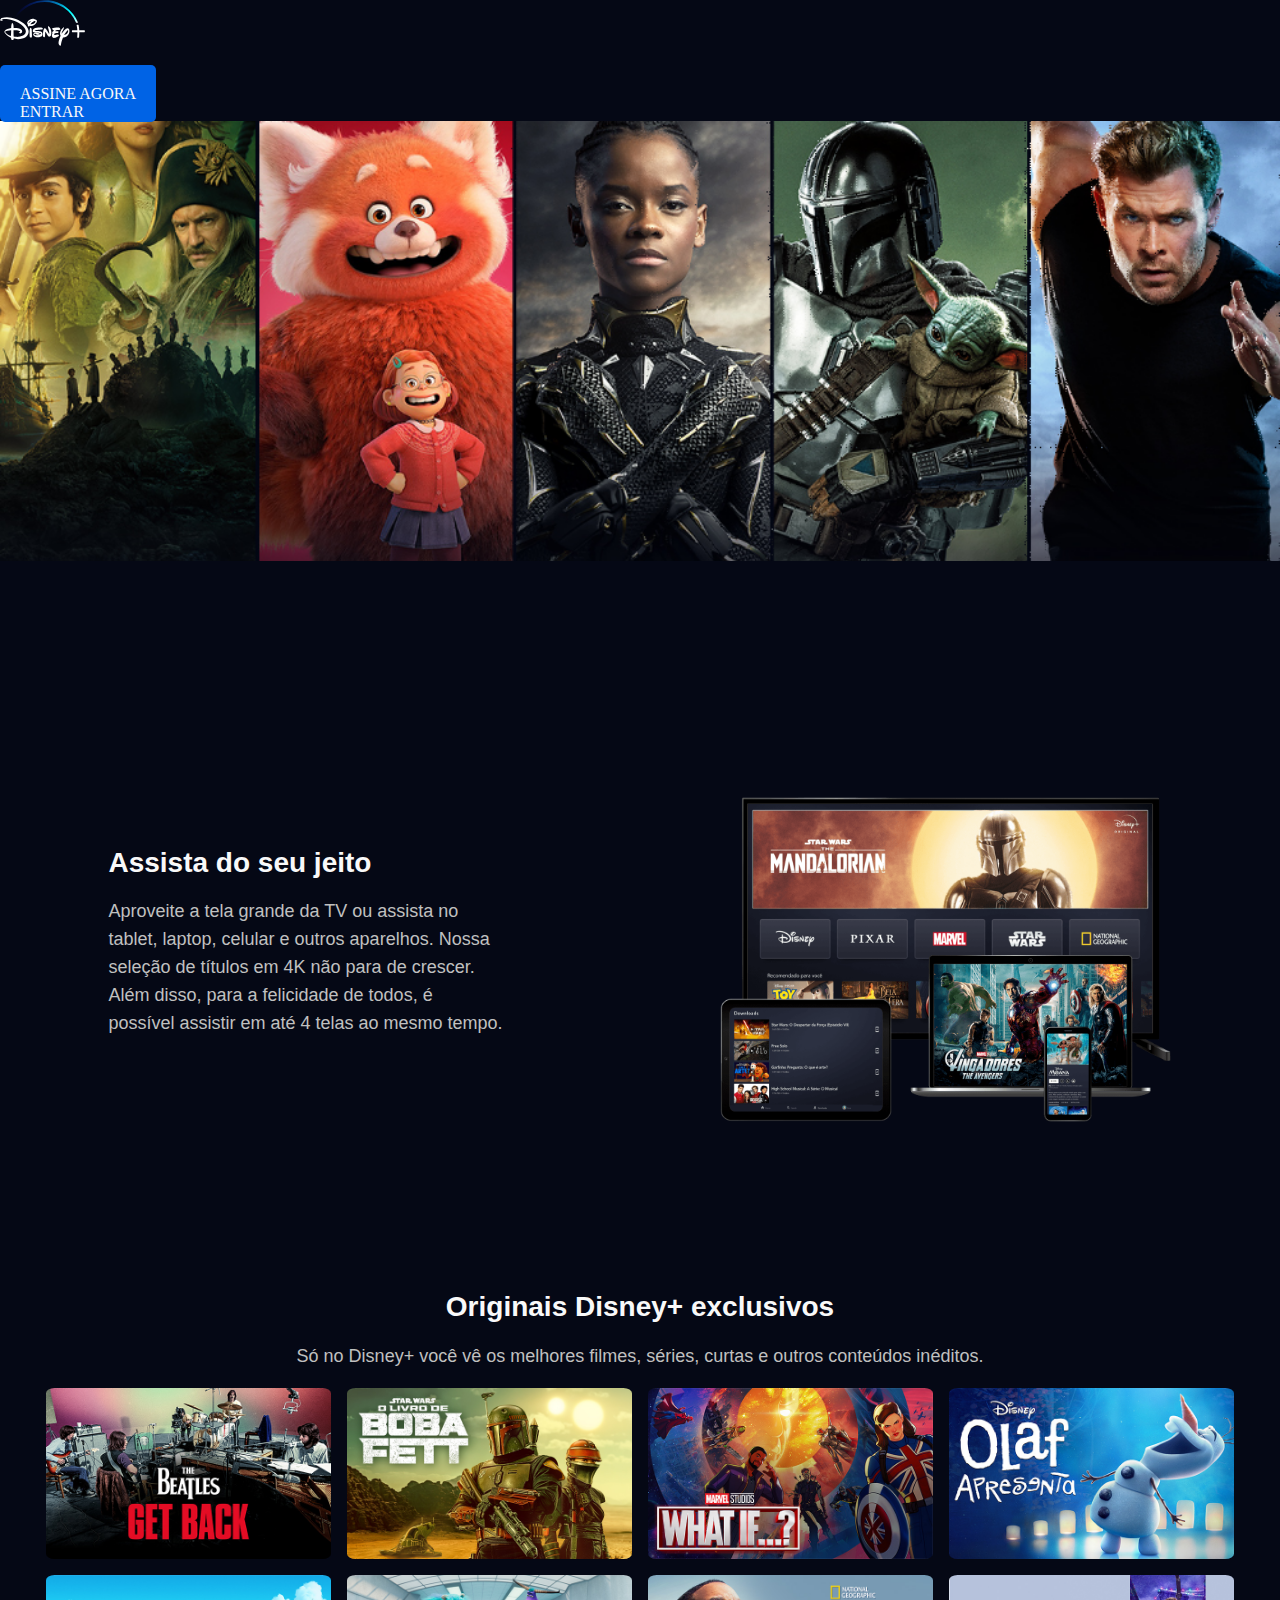
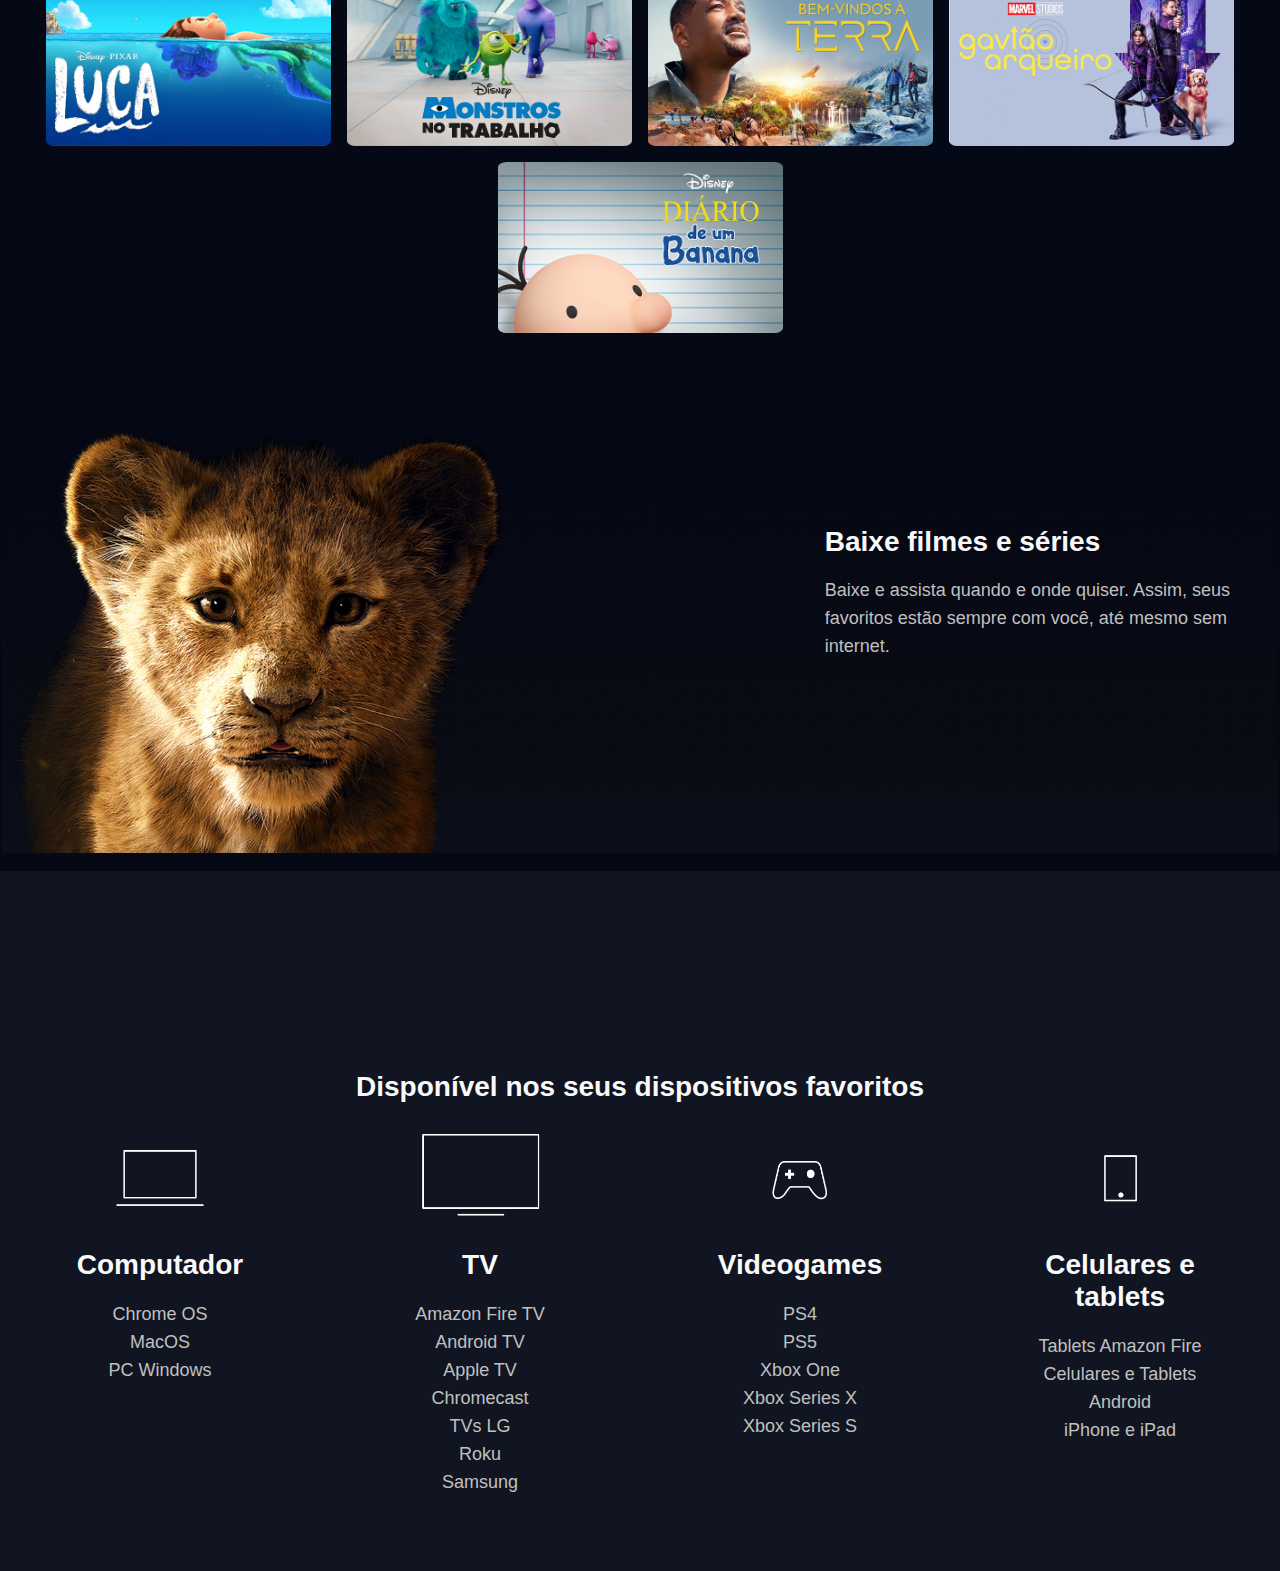
==== commit 8c146fb4: "complete refactoring" ====
--- a/index.html
+++ b/index.html
@@ -1,149 +1,139 @@
 <!DOCTYPE html>
 <html lang="pt-br">
 
-<head>
-    <link rel="stylesheet" type="text/css" href="style.css">
-    <link rel="stylesheet" type="text/css" href="reset.css">
-</head>
+    <head>
+        <link rel="stylesheet" type="text/css" href="style.css">
+    </head>
 
-<body>
+    <body>
+        <section class="container"></section>
+        <!--CABEÇALHO-->
+        <div class="header">
 
-    <div class="menu">
-        <header>
-            <div class="logo">
-                <img src="images/logo-disney.svg">
+                <div class="logo">
+             <div class="img-logo">
+                    <img src="images/logo-disney.svg">
+              </div> 
             </div>
-            <nav>
-                <ul>
-                    <li><a href="#" class="subscription">Assine agora</a></li>
-                    <li><a href="#" class="sign-in">Entrar</a></li>
-                </ul>
-            </nav>
-        </header>
-    </div>
-    <main>
-    </main>
-    <!-- <section class="container"></section> -->
-    <!--CABEÇALHO-->
-    <!-- <header>
-        <div class="logo">
-            <img src="images/logo-disney.svg">
-        </div>
-        <div class="buttoms">
+
+              <div class="buttoms">
             <div class="assineagora">
-                <a href="https://www.disneyplus.com/pt-br/sign-up?type=standard">ASSINE AGORA</a>
+                 <a href="https://www.disneyplus.com/pt-br/sign-up?type=standard"
+                 >ASSINE AGORA</a>
             </div>
-            <div class="entrar">
-                <a
-                    href="file:///C:/Users/Gilson/OneDrive/%C3%81rea%20de%20Trabalho/New%20Verb%20Battle%20-%20WORKSPACE%20OF%20G.%20DANIEL/index.html">ENTRAR</a>
-            </div>
-        </div>
-    </header> -->
+                <div class="entrar">
+                   <a href="file:///C:/Users/Gilson/OneDrive/%C3%81rea%20de%20Trabalho/New%20Verb%20Battle%20-%20WORKSPACE%20OF%20G.%20DANIEL/index.html"
+                   >ENTRAR</a>
+                </div>
+                </div>
+        </div>  
 
-    <!--BANNER-->
-    <div class="banner">
-    </div>
-
-    <!--MANDALORIAN-->
-    <div class="mandalorian">
-
-        <div class="text-m">
-            <h1 class="titulo-m">Assista do seu jeito</h1>
-            <p class="descrição-m">Aproveite a tela
-                grande da TV ou assista no tablet, laptop, <br>
-                celular e outros aparelhos. Nossa seleção de títulos em 4K <br>
-                não para de crescer. Além disso, para a felicidade de <br>
-                todos, é possível assistir em até 4 telas ao mesmo tempo.</p>
+        <!--BANNER-->
+        <div class="banner">
         </div>
 
-        <div class="img-mandalorian">
-            <picture>
-                <img src="images/mandalorian.png">
-            </picture>
-        </div>
-    </div>
+        <!--MANDALORIAN-->
+        <div class="mandalorian">
 
-    <!--GROUPING-->
-    <div class="grouping">
+            <div class="text-m">
+                <h1>Assista do seu jeito</h1>
+               <p>Aproveite a tela grande da TV ou assista no <br> tablet, laptop, 
+                celular e outros aparelhos. Nossa <br> seleção de títulos em 4K 
+                não para de crescer. <br> Além disso, para a felicidade de 
+                todos, é <br> possível assistir em até 4 telas ao mesmo tempo.</p>
+            </div>
+
+                <div class="img-mandalorian">
+                        <img src="images/mandalorian.png">
+                </div> 
+      </div>
+
+      <!--GROUPING-->
+      <div class="grouping">
 
         <div class="text-g">
-            <div class="titulo-g">
-                <h1>Originais Disney+ exclusivos</h1>
-            </div>
-            <div class="descrição-g">
-                <p>Só no Disney+ você vê os melhores filmes, séries, curtas e
+        <div class="titulo-g">
+            <h1>Originais Disney+ exclusivos</h1>
+        </div>
+        <div class="descrição-g">
+                <p>Só no Disney+ você vê os melhores filmes, séries, curtas e 
                     outros conteúdos inéditos.</p>
             </div>
         </div>
+        
+        <div class="agrouping">
+          <div class="img-grouping-lineone"><img src="images/beatles-grouping.jfif"></div>
+          <div class="img-grouping-lineone"><img src="images/boba-grouping.jfif"></div>
+          <div class="img-grouping-lineone"><img src="images/what-grouping.jfif"></div>
+          <div class="img-grouping-lineone"><img src="images/olaf-grouping.jfif"></div>
+          <div class="img-grouping-lineone"><img src="images/luca-grouping.jfif"></div>       
+          <div class="img-grouping-lineone"><img src="images/monster-grouping.jfif"></div>
+          <div class="img-grouping-lineone"><img src="images/welcome-grouping.jfif"></div>
+          <div class="img-grouping-lineone"><img src="images/arrow-grouping.jfif"></div>
+          <div class="img-grouping-lineone"><img src="images/diary-grouping.jfif"></div>
+        </div>
+      </div>
 
-        <div class="agrouping">
-            <div class="img-grouping-lineone"><img src="images/beatles-grouping.jfif"></div>
-            <div class="img-grouping-lineone"><img src="images/boba-grouping.jfif"></div>
-            <div class="img-grouping-lineone"><img src="images/what-grouping.jfif"></div>
-            <div class="img-grouping-lineone"><img src="images/olaf-grouping.jfif"></div>
-            <div class="img-grouping-lineone"><img src="images/luca-grouping.jfif"></div>
-            <div class="img-grouping-lineone"><img src="images/monster-grouping.jfif"></div>
-            <div class="img-grouping-lineone"><img src="images/welcome-grouping.jfif"></div>
-            <div class="img-grouping-lineone"><img src="images/arrow-grouping.jfif"></div>
-            <div class="img-grouping-lineone"><img src="images/diary-grouping.jfif"></div>
-        </div>
-    </div>
+     <!--KING-LION-->
+     <div class="king-lion">
 
-    <!--KING-LION-->
-    <div class="king-lion">
         <div class="text-k-l">
-            <h1 class="titulo-k-l">Baixe filmes e séries</h1>
-            <p class="descrição-k-l">Baixe e assista quando e onde
-                quiser. Assim, seus favoritos estão <br>
-                sempre com você, até mesmo sem internet.</p>
-        </div>
-    </div>
+          <h1 class="h1-k-l">Baixe filmes e séries</h1>
+          <p class="p-k-l">Baixe e assista quando e onde
+            quiser. Assim, seus <br> favoritos estão 
+            sempre com você, até mesmo sem <br> internet.</p>  
 
+        </div>   
+     </div>
+    
 
-    <!--RODAPÉ-->
-    <footer>
-        <b>Disponível nos seus dispositivos favoritos</b>
+        <!--RODAPÉ-->
+        <div class="footer">
+            <h1 class="favorites">Disponível nos seus dispositivos favoritos</h1>
 
-        <div class="icon">
-            <img src="images/computador.png" class="img-computador">
-            <h1 class="text-icon">Computador</h1>
-            <p>Chrome OS<br>
-                MacOS<br>
-                PC Windows</p>
+            <div class="elements">
+
+             <div class="icon">
+                 <img src="images/computador.png" class="img-computador">
+                 <h1>Computador</h1>
+                 <p>Chrome OS<br>
+                    MacOS<br>
+                    PC Windows</p>
+             </div>
+
+             <div class="icon">
+                <img src="images/tv.png" class="img-tv">
+                <h1>TV</h1>
+                <p>Amazon Fire TV<br>
+                    Android TV<br>
+                    Apple TV<br>
+                    Chromecast<br>
+                    TVs LG<br>
+                    Roku<br>
+                    Samsung</p>
+            </div>
+
+             <div class="icon">
+                 <img src="images/ps4.png" class="img-ps4">
+                 <h1>Videogames</h1>
+                 <p>PS4<br>
+                    PS5<br>
+                    Xbox One<br>
+                    Xbox Series X<br>
+                    Xbox Series S</p>
+             </div>
+
+             <div class="icon">
+                <img src="images/cell.png" class="img-cell">
+                <h1>Celulares e tablets</h1>
+                <p>Tablets Amazon Fire<br>
+                    Celulares e Tablets Android<br>
+                    iPhone e iPad</p>
+            </div>
+
         </div>
 
-        <div class="icon">
-            <img src="images/tv.png" class="img-tv">
-            <h1 class="text-icon">TV</h1>
-            <p>Amazon Fire TV<br>
-                Android TV<br>
-                Apple TV<br>
-                Chromecast<br>
-                TVs LG<br>
-                Roku<br>
-                Samsung</p>
         </div>
 
-        <div class="icon">
-            <img src="images/ps4.png" class="img-ps4">
-            <h1 class="text-icon">Videogames</h1>
-            <p>PS4<br>
-                PS5<br>
-                Xbox One<br>
-                Xbox Series X<br>
-                Xbox Series S</p>
-        </div>
-
-        <div class="icon">
-            <img src="images/cell.png" class="img-cell">
-            <h1 class="text-icon">Celulares e tablets</h1>
-            <p>Tablets Amazon Fire<br>
-                Celulares e Tablets Android<br>
-                iPhone e iPad</p>
-        </div>
-
-    </footer>
-
-</body>
-
-</html>+    </body>
+    </html>--- a/style.css
+++ b/style.css
@@ -2,178 +2,107 @@
 
 /*TAGs*/
 
-body {
-    /* padding: 0px; */
+body{
+    margin: 0;
+    padding: 0px;
     background-color: #050815;
-}
+} 
 
-/* img {
-    max-width: 100%;
-    max-height: 100%;
-    border-radius: 3%;
-} */
-
-.menu {
-    width: 100%;
-    display: flex;
-    align-items: center;
-    justify-content: center;
-    margin: 0 auto;
-    background-color: #899bb3;
-
-}
-
-header {
-    width: 100%;
-    height: 120px;
-    display: flex !important;
-    align-items: center;
-    justify-content: space-between;
-    width: 100%;
-    max-width: 1440px;
+img{
+        max-width: 100%;
+        max-height: 100%;
+        border-radius: 3%;
 }
 
 
-nav {
-    display: flex;
-}
-
-nav ul {
-    display: flex;
-    align-items: center;
-    justify-content: center;
-    list-style-type: none;
-    margin-left: 0;
-    padding-left: 0;
-    text-indent: 0;
-    width: 100%;
-}
-
-nav ul li {
-    list-style: none;
-    margin: 5px;
-}
-
-nav ul li a {
-    font-size: 16px;
-    font-family: sans-serif;
-    list-style: none;
-    text-decoration: none;
-
-}
-
-.subscription {
-    display: flex;
-    align-items: center;
-    background-color: #0063e5;
-    padding: 8px 14px;
-    height: 35px;
-    text-transform: uppercase;
-    border-radius: 4px;
-    color: #FFF;
-}
-
-.sign-in {
-    display: flex;
-    align-items: center;
-    background-color: #000;
-    padding: 8px 14px;
-    height: 35px;
-    text-transform: uppercase;
-    border-radius: 4px;
-    color: #FFF;
-}
-
-h1 {
+     
+h1{
+    font-size: 28px;
     color: #f9f9f9;
     font-family: sans-serif;
 }
 
-p {
+p{
+    font-size: 18px;
     color: silver;
+    font-family: sans-serif;
+    line-height: 28px;
 }
 
 /*LOGO PEQUENA*/
 
-.logo {
-    display: flex;
 
 
+/*header*/
+
+.header{
+ }
+
+.img-logo {
+    height: 85px;
+    width: 85px;
+   }
+
+.buttoms{
+
+    
 }
 
-.logo img {
-    height: 85px;
-    width: 85px;
+ .assineagora{
+
+ }
+
+ .assineagora a{
+     text-decoration: none;
+     padding: 20px 20px; 
+     color: #f9f9f9;
+     background-color: #0063e5;
+     border-radius: 5px;
+ }
+
+ .entrar{
+
+ }
+
+.entrar a{
+     text-decoration: none;
+     padding: 20px 20px; 
+     color: #f9f9f9;
 }
 
-/*botões*/
-
-.buttoms {
-    display: flex;
-    justify-content: end;
-
+.entrar a:hover{
+  color: #040714;
+  background-color: #f9f9f9;
+}
+ 
+ /*BANNER*/
+ .banner{
+    background-image: url(images/Captura\ de\ Tela\ \(57\).png);
+    background-size: 100%;
+    height: 440px;
 }
 
-
-
-.assineagora a {
-    text-decoration: none;
-    padding: 20px 20px;
-    color: #f9f9f9;
-    background-color: #0063e5;
-    border-radius: 5px;
+ /*MANDALORIAN*/
+ .mandalorian{
+    display: flex;
+    align-items: center;
+    justify-content: space-around;
+    padding: 200px 0 150px 0;
 }
-
-
-
-.entrar a {
-    text-decoration: none;
-    padding: 20px 20px;
-    color: #f9f9f9;
-}
-
-.entrar a:hover {
-    color: #040714;
-    background-color: #f9f9f9;
-}
-
-/*BANNER*/
-.banner {
-    background-image: url(images/Captura\ de\ Tela\ \(57\).png);
-    background-size: 100%;
-    padding: 400px 0px 10px 0px;
-}
-
-/*MANDALORIAN*/
-.mandalorian {
-    text-align: left;
-    font-size: 20px;
-    font-family: sans-serif;
-    color: #f9f9f9;
-}
-
-.text-m {
-    float: right
-}
-
-.descrição-m {
-    line-height: 30px;
-    color: silver;
-}
+ 
 
 .img-mandalorian {
-    height: 400px;
-    width: 400px;
-}
+    height: 361px;
+    width: 452px;
+   }
 
 /*GROUPING*/
 
-.grouping {
-    background-color: #050815;
-
+.grouping{
+    
 }
 
-.agrouping {
+.agrouping{
     display: flex;
     justify-content: space-around;
     justify-content: center;
@@ -182,56 +111,54 @@
     flex-wrap: wrap;
 }
 
-.text-g {
+.text-g{
     display: block;
     text-align: center;
     font-family: sans-serif;
 }
 
-.img-grouping-lineone {
+.img-grouping-lineone{
     height: 171px;
     width: 285px;
 }
 
 /*KING LION*/
-.king-lion {
-    padding: 350px 0 0 0;
+.king-lion{
     display: flex;
+    height: 520px;
+    align-items: center;
+    justify-content: end;
     background-color: #050815;
     background-image: url(images/rei-leao.png);
-    background-size: 100%;
-    min-height: 170px;
-    clear: both;
+    background-size:100% ;
+
 }
 
-.descrição-k-l {
-    font-family: sans-serif;
-    font-size: 17px;
-    color: silver;
+.text-k-l{
+    padding: 0 50px 0 0 ;
 }
 
 /*RODAPÉ*/
 
-footer {
-    display: block;
+.footer{
+    height: 700px;
     background-color: #101521;
-    font-family: arial;
-    padding: 350px;
 }
 
-b {
+.favorites{
+    display: block;
     text-align: center;
-    display: inline-block;
-    font-size: 36px;
-    color: white;
+    padding: 200px 0 0 0 ;
 }
 
-.icon {
-    height: 115px;
-    width: 115px;
-    display: inline-block;
+.elements{
+    display: flex;
+    justify-content: space-around;
 }
 
-.text-icon {
-    font-size: 15px;
+.icon{
+    text-align: center;
+    height: 104px;
+    width: 208px;
+
 }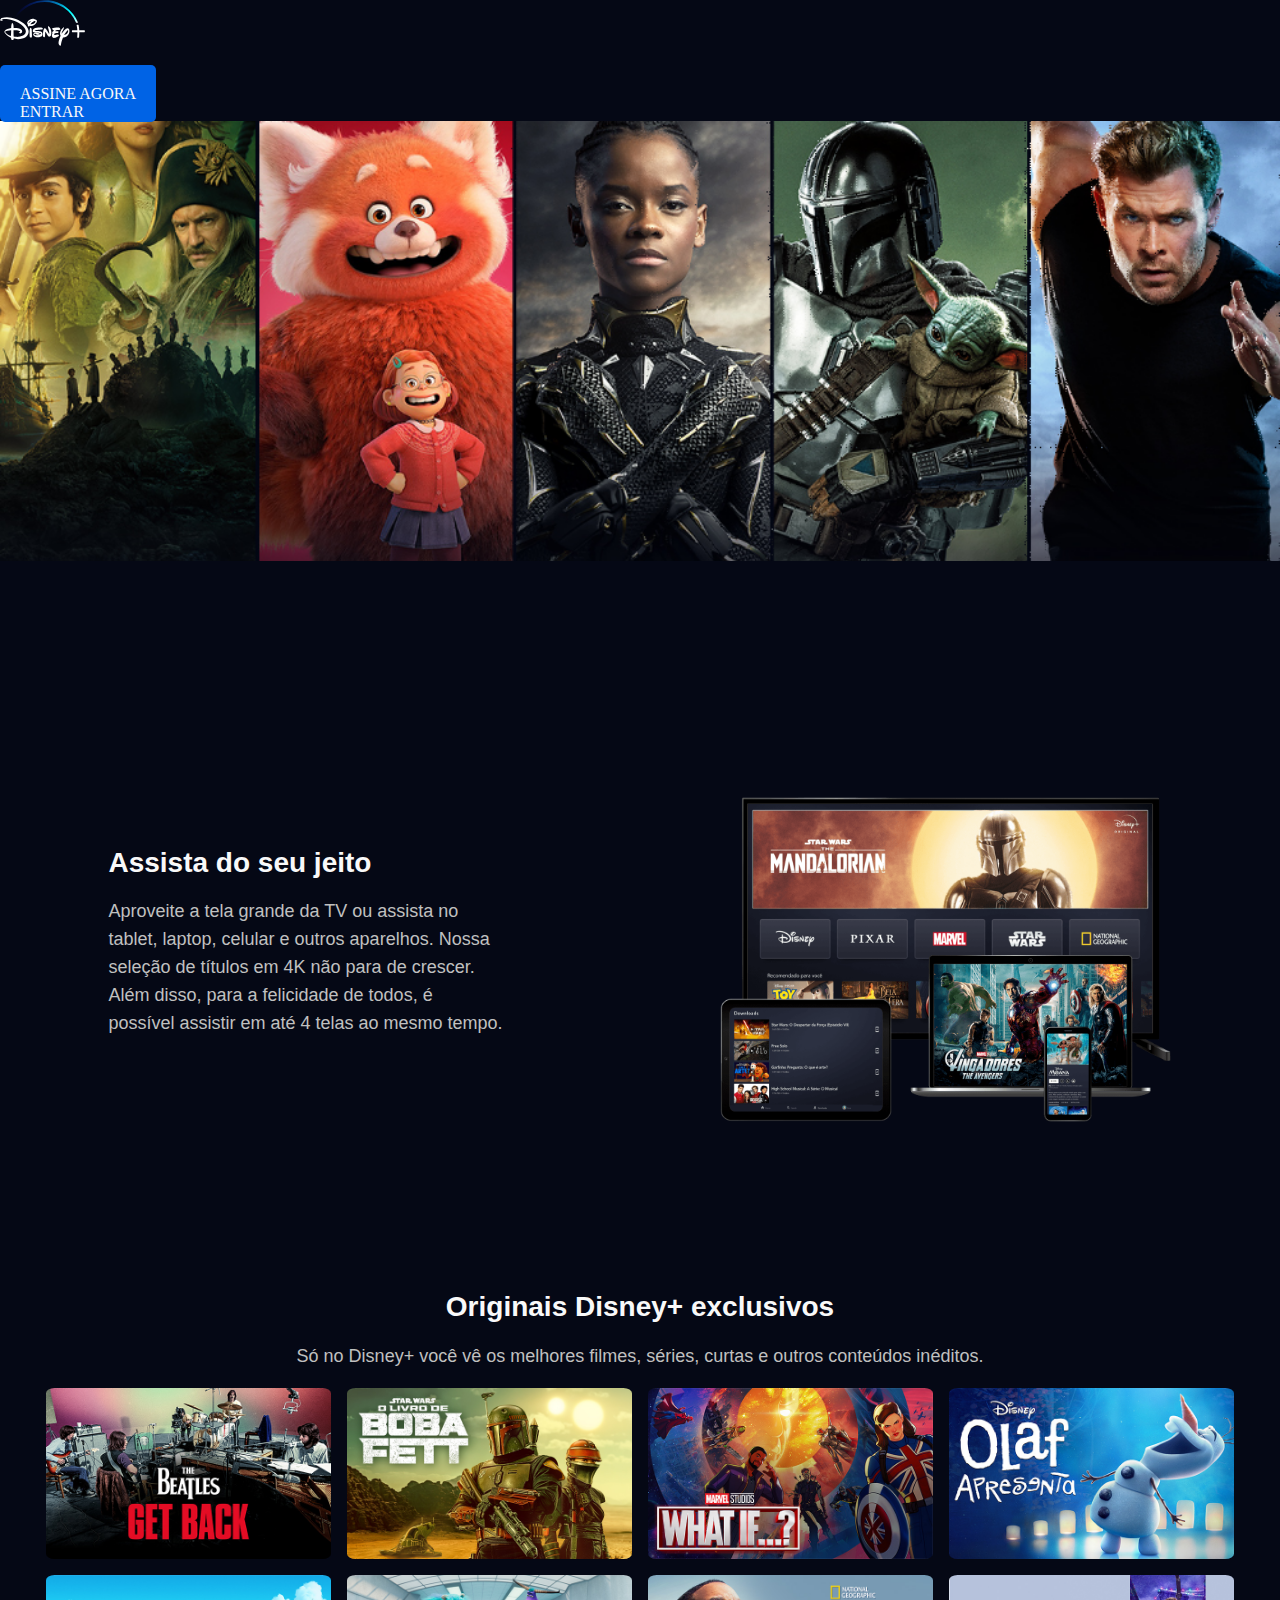
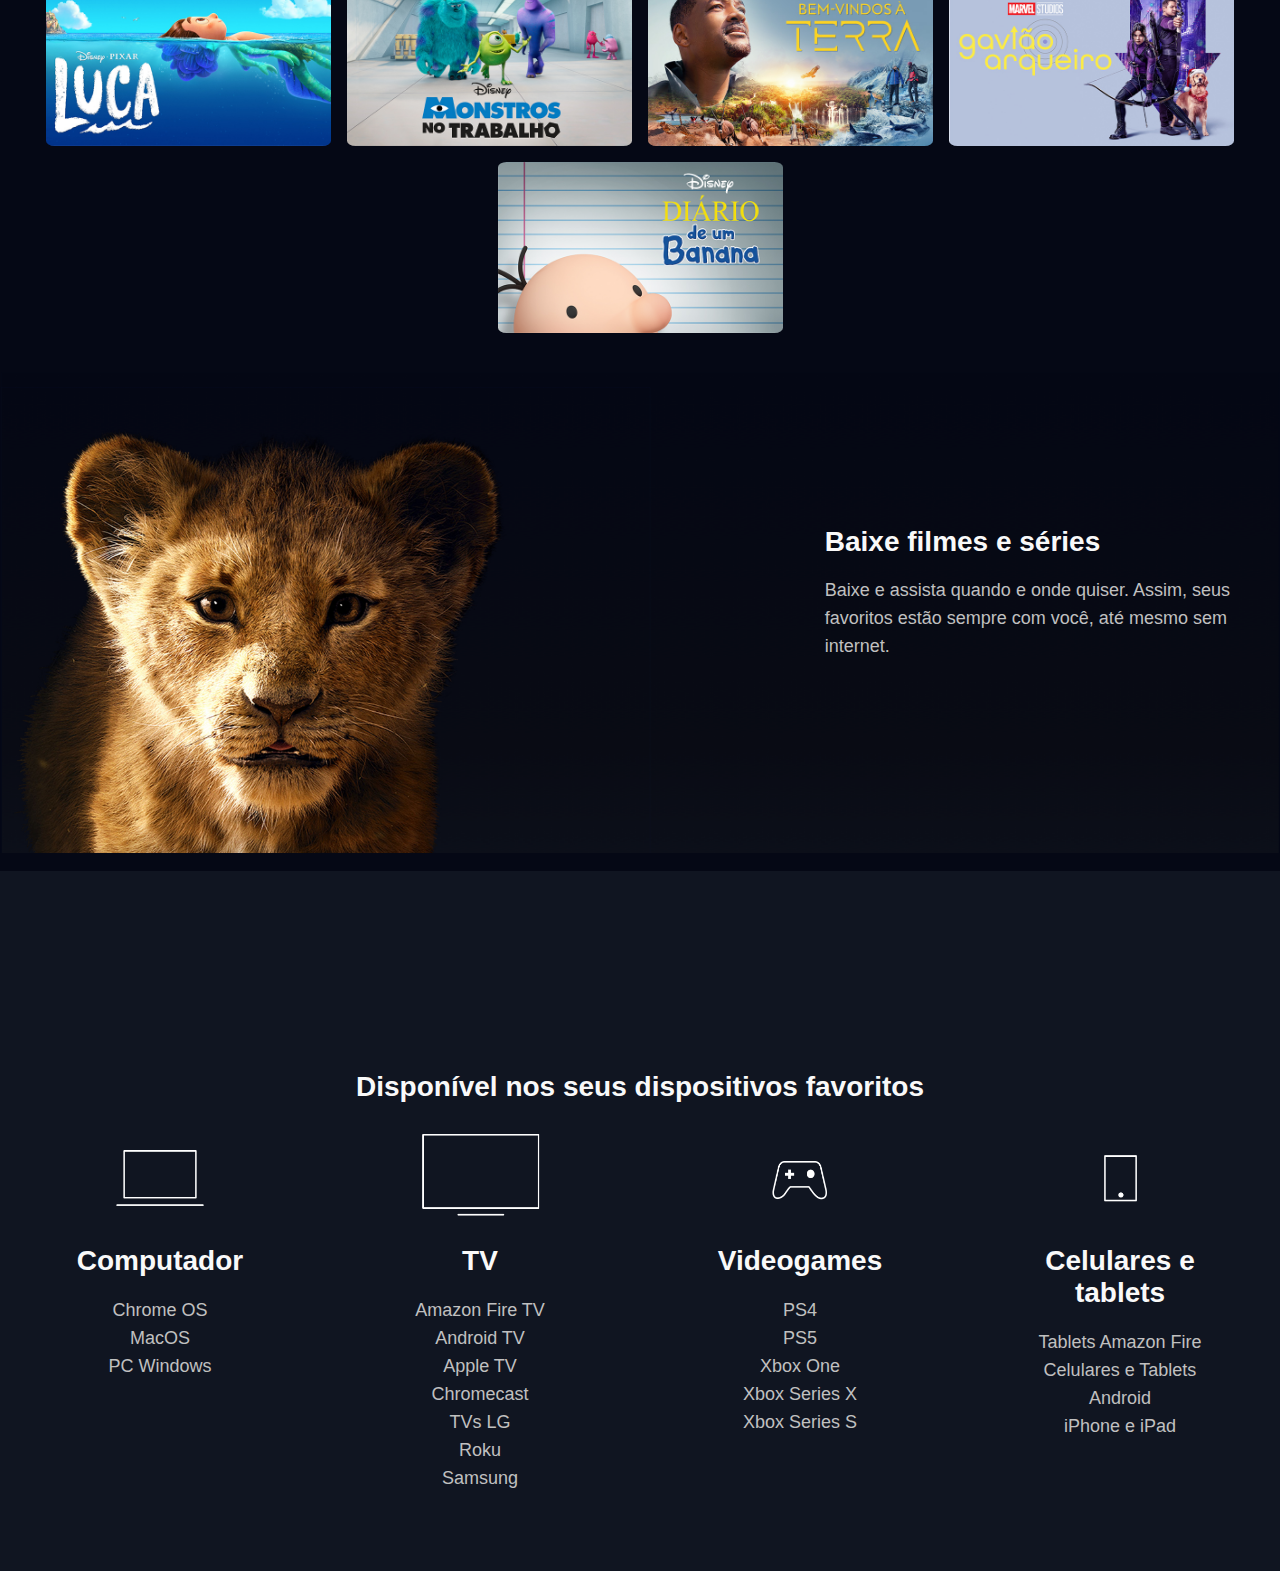
==== commit 8ef7ab60: "redone" ====
--- a/index.html
+++ b/index.html
@@ -1,3 +1,5 @@
+</html>
+
 <!DOCTYPE html>
 <html lang="pt-br">
 
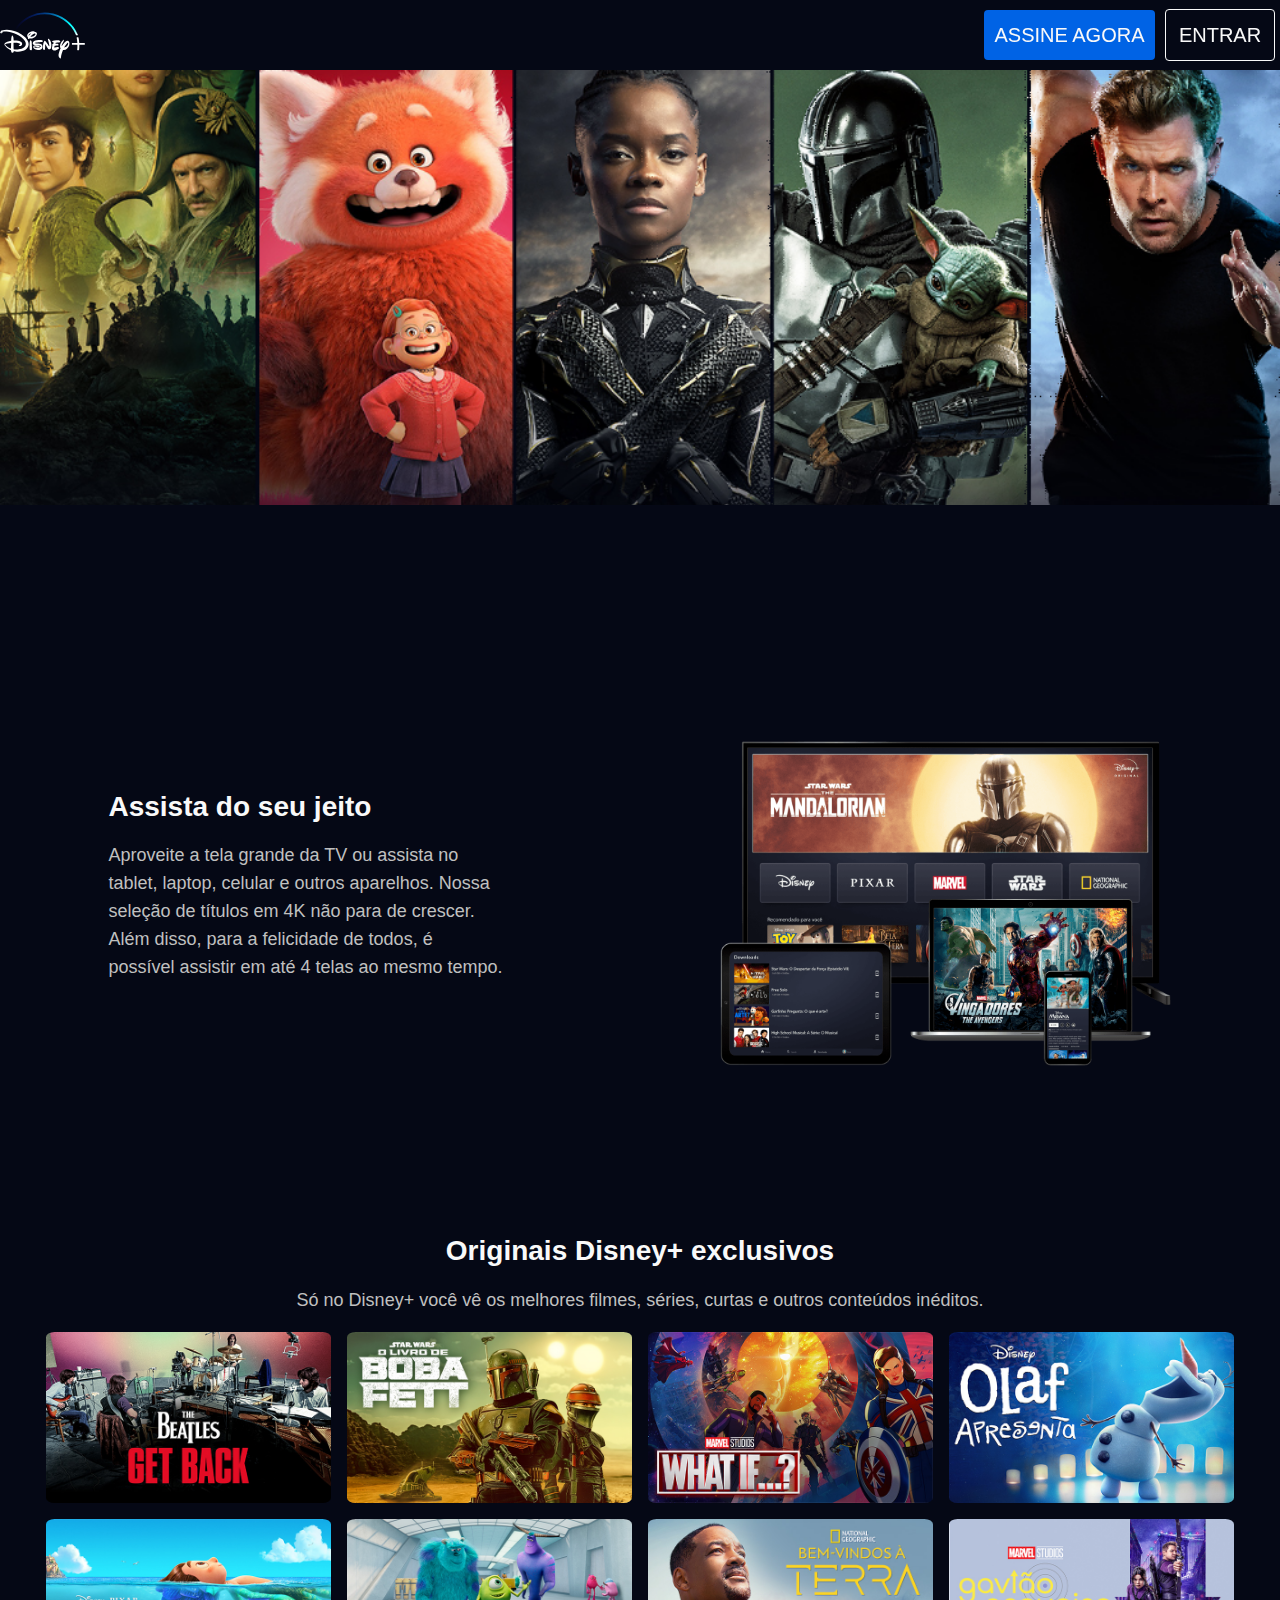
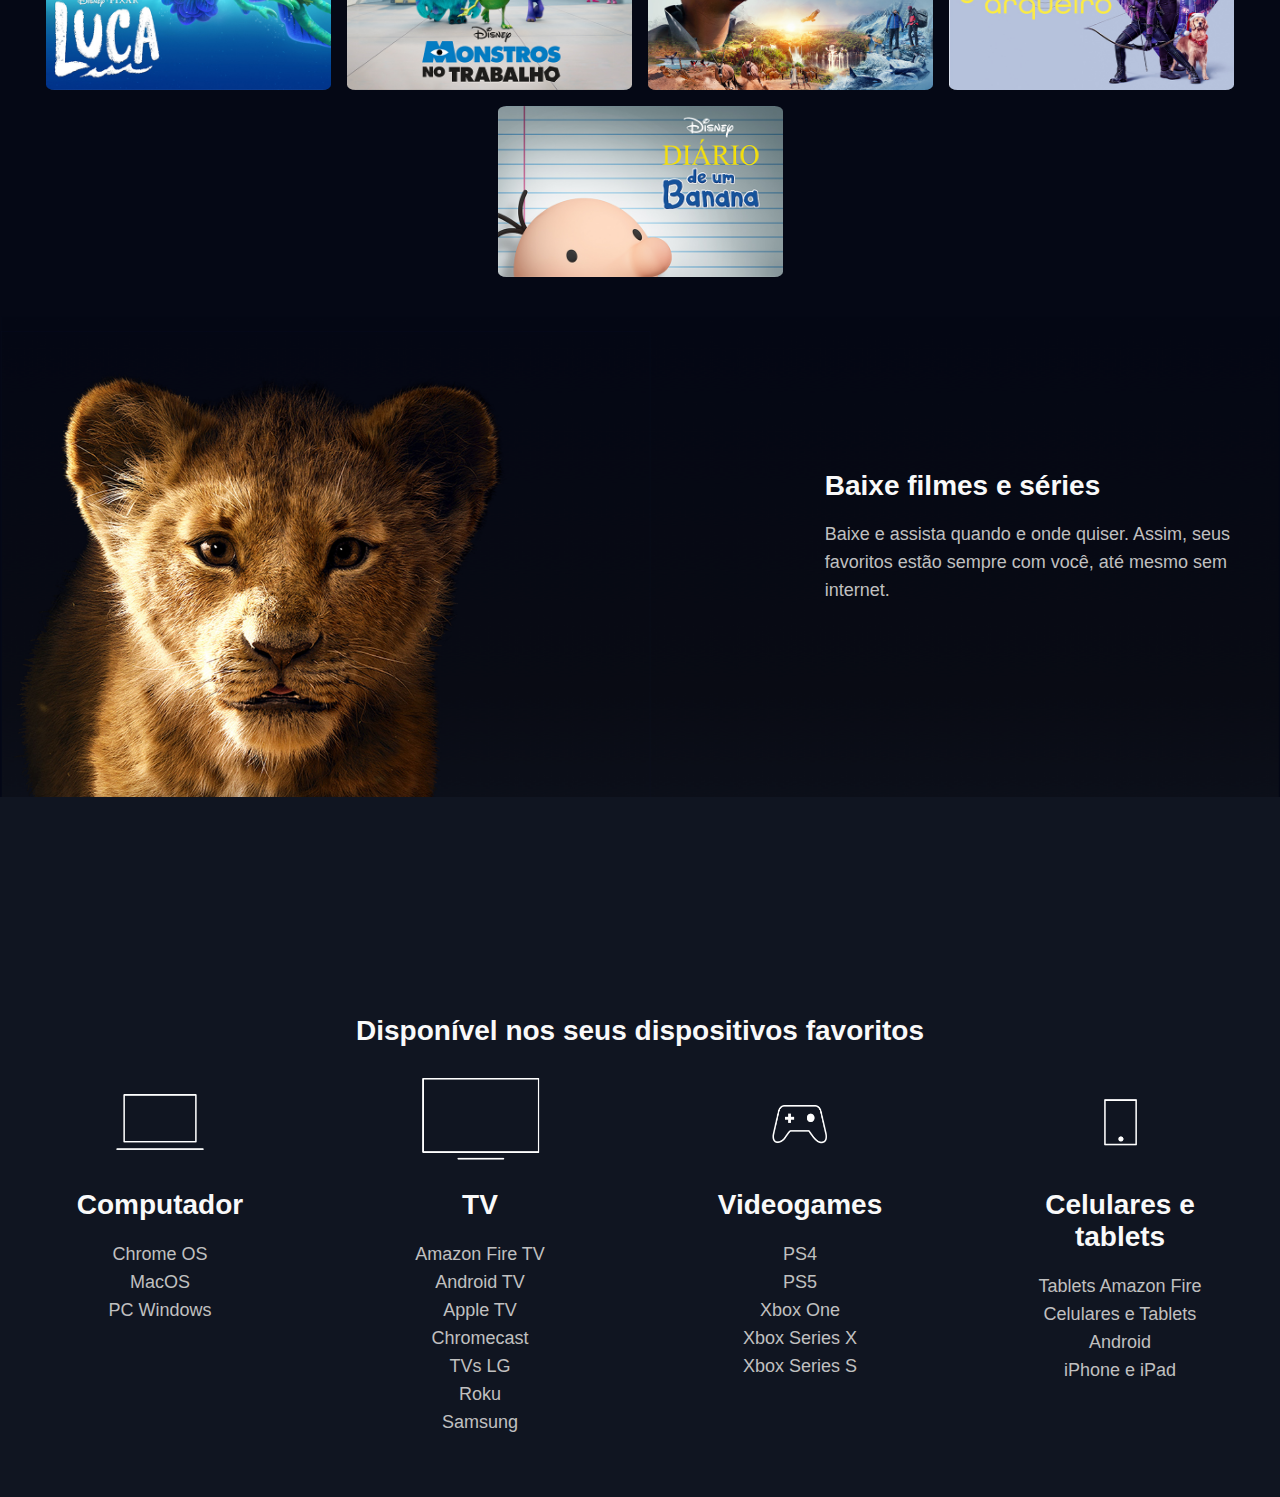
==== commit 1c5458a6: "restoration" ====
--- a/index.html
+++ b/index.html
@@ -10,28 +10,27 @@
     <body>
         <section class="container"></section>
         <!--CABEÇALHO-->
-        <div class="header">
 
+        <div class="menu">
+            <header>
+    
                 <div class="logo">
-             <div class="img-logo">
                     <img src="images/logo-disney.svg">
-              </div> 
-            </div>
-
-              <div class="buttoms">
-            <div class="assineagora">
-                 <a href="https://www.disneyplus.com/pt-br/sign-up?type=standard"
-                 >ASSINE AGORA</a>
-            </div>
-                <div class="entrar">
-                   <a href="file:///C:/Users/Gilson/OneDrive/%C3%81rea%20de%20Trabalho/New%20Verb%20Battle%20-%20WORKSPACE%20OF%20G.%20DANIEL/index.html"
-                   >ENTRAR</a>
                 </div>
-                </div>
-        </div>  
+    
+                <nav>
+                    <ul>
+                        <li><a href="https://www.disneyplus.com/pt-br/sign-up?type=standard" class="subscription">ASSINE AGORA</a></li>
+                        <li><a href="https://www.disneyplus.com/pt-br/sign-up?type=standard" class="sign-in">ENTRAR</a></li>
+                    </ul>
+                </nav>
+    
+            </header>
+        </div>    
 
         <!--BANNER-->
         <div class="banner">
+        <div class="intro">
         </div>
 
         <!--MANDALORIAN-->
@@ -91,7 +90,10 @@
 
         <!--RODAPÉ-->
         <div class="footer">
-            <h1 class="favorites">Disponível nos seus dispositivos favoritos</h1>
+
+            <div class="disponivel">
+                <h1 class="favorites">Disponível nos seus dispositivos favoritos</h1>
+            </div>
 
             <div class="elements">
 
--- a/style.css
+++ b/style.css
@@ -3,8 +3,8 @@
 /*TAGs*/
 
 body{
+    padding: 0px;
     margin: 0;
-    padding: 0px;
     background-color: #050815;
 } 
 
@@ -14,8 +14,6 @@
         border-radius: 3%;
 }
 
-
-     
 h1{
     font-size: 28px;
     color: #f9f9f9;
@@ -29,57 +27,99 @@
     line-height: 28px;
 }
 
-/*LOGO PEQUENA*/
-
-
-
 /*header*/
 
-.header{
- }
-
-.img-logo {
+.menu{
+    width: 100%;
+    display: flex;
+    align-items: center;
+    justify-content: center;
+    background-color: #050815;
+    position: fixed;
+}
+
+header{
+    width: 100%;
+    height: 70px;
+    display: flex;
+    align-items: center;
+    justify-content: space-between;
+    width: 100%;
+    max-width: 1440px;
+
+}
+
+nav{
+    display: flex;
+}
+
+nav ul{
+    display: flex;
+    align-items: center;
+    justify-content: center;
+    width: 100%;
+}
+
+nav ul li{
+    list-style: none;
+    margin: 5px;
+}
+
+nav ul li a{
+    font-size: 20px;
+    font-family: sans-serif;
+    text-decoration: none;
+}
+
+.subscription{
+    display: flex;
+    align-items: center;
+    justify-content: center;
+    background-color: #0063e5;
+    color: #f9F9F9;
+    width: 171px;
+    height: 50px;
+    border-radius: 4px;
+}
+
+.sign-in{
+    display: flex;
+    align-items: center;
+    justify-content: center;
+    color: #f9F9F9;
+    width: 108px;
+    height: 50px;
+    border-radius: 4px;
+    border: 1px solid #f9f9f9;
+}
+
+
+.sign-in:hover{
+    color: #050815;
+    background-color: #f9f9f9;
+    transition: 1s;
+}
+
+.logo {
+    display: flex;
+    align-items: center;
+}
+
+.logo img {
     height: 85px;
     width: 85px;
-   }
-
-.buttoms{
-
-    
-}
-
- .assineagora{
-
+}
+
+ /*BANNER*/
+
+ .banner{
+    padding: 70px 0 0 0;
  }
 
- .assineagora a{
-     text-decoration: none;
-     padding: 20px 20px; 
-     color: #f9f9f9;
-     background-color: #0063e5;
-     border-radius: 5px;
- }
-
- .entrar{
-
- }
-
-.entrar a{
-     text-decoration: none;
-     padding: 20px 20px; 
-     color: #f9f9f9;
-}
-
-.entrar a:hover{
-  color: #040714;
-  background-color: #f9f9f9;
-}
- 
- /*BANNER*/
- .banner{
+ .intro{
     background-image: url(images/Captura\ de\ Tela\ \(57\).png);
     background-size: 100%;
-    height: 440px;
+    height: 435px;
 }
 
  /*MANDALORIAN*/
@@ -98,10 +138,6 @@
 
 /*GROUPING*/
 
-.grouping{
-    
-}
-
 .agrouping{
     display: flex;
     justify-content: space-around;
@@ -128,10 +164,8 @@
     height: 520px;
     align-items: center;
     justify-content: end;
-    background-color: #050815;
     background-image: url(images/rei-leao.png);
     background-size:100% ;
-
 }
 
 .text-k-l{
@@ -145,10 +179,16 @@
     background-color: #101521;
 }
 
+.disponivel{
+    display: flex;
+    text-align: center;
+    justify-content: center;
+    padding: 200px 0 0 0 ;
+
+}
+
 .favorites{
-    display: block;
-    text-align: center;
-    padding: 200px 0 0 0 ;
+
 }
 
 .elements{
